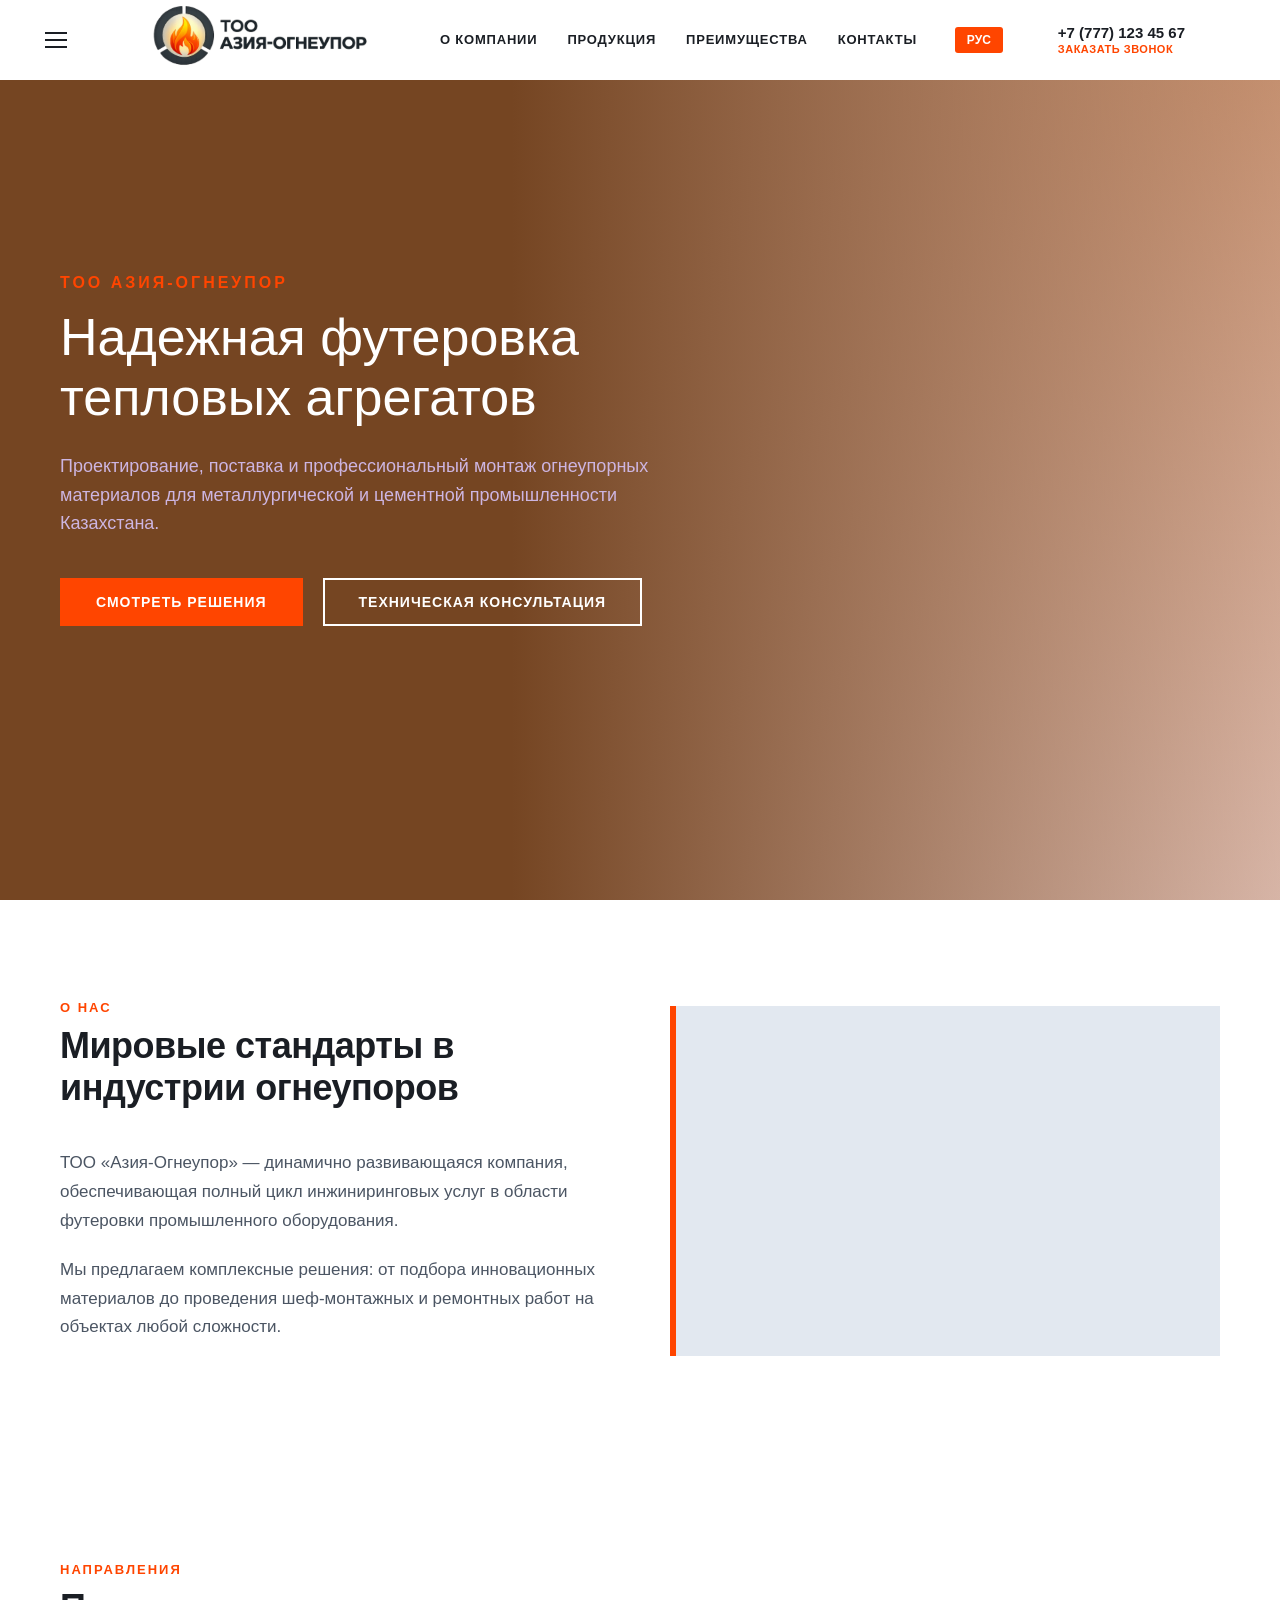
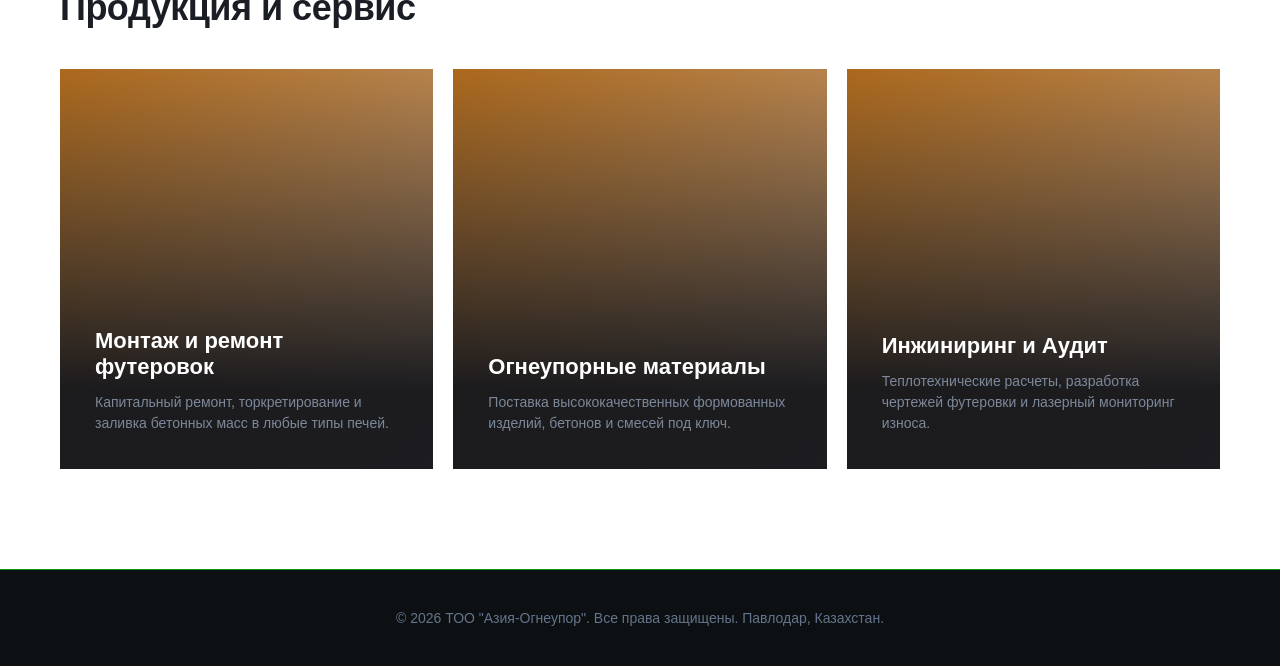
==== index.html @ 1059c2ff "feat: design mobile-friendly header layout" ====
<!DOCTYPE html>
<html lang="ru">

<head>
  <meta charset="UTF-8">
  <meta name="viewport" content="width=device-width, initial-scale=1.0">
  <title>ТОО Азия-Огнеупор | Инновационные огнеупорные решения</title>
  <link rel="stylesheet" href="style.css">
</head>

<body>

  <div class="hero-wrapper">
    <header class="main-header">
      <div class="header-container">
      <div class="header-left">
        <button class="menu-burger-btn" aria-label="Открыть меню">
          <span></span>
          <span></span>
          <span></span>
        </button>
        <a href="#" class="logo=link" aria-label="На главную">
          <img src="logotipfive.png" alt="ТОО Азия-огнеупор" class="logo img">
        </a>
        <nav class="nav-menu">
          <a href="#about">О компании</a>
          <a href="#swrvices">Продукция</a>
          <a href="#advantages">Преимущества</a>
          <a href="#contacts">Контакты</a>
        </nav>
      </div>
      <div class="header-right">
        <div class="lang-switcher">
          <button class="lang-btn active">Рус</button>  
        </div>
        <div class="phone-group">
          <span class="phone-icon"></span>
          <div class="phone-text">
            <a href="tel:+77771234567" class="phone-number">+7 (777) 123 45 67</a>
            <button class="callback-link">Заказать звонок</button>
          </div>
        </div>
        <button class="search-btn" aria-label="Поиск по сайту">
          <span class="search-icon"></span>
        </button>
      </div>
      </div>
    </header>
    <section class="hero-section">
      <div class="hero-content">
        <span class="hero-subtitle">ТОО Азия-Огнеупор</span>
        <h1>Надежная футеровка тепловых агрегатов</h1>
        <p>Проектирование, поставка и профессиональный монтаж огнеупорных материалов для металлургической и цементной
          промышленности Казахстана.</p>
        <div class="hero-buttons">
          <a href="#services" class="btn-primary">Смотреть решения</a>
          <a href="#contacts" class="btn-secondary">Техническая консультация</a>
        </div>
      </div>
    </section>
  </div>
  <main>
    <section id="about" class="about-section">
      <div class="container about-grid">
        <div class="about-text-block">
          <span class="section-badge">О нас</span>
          <h2>Мировые стандарты в индустрии огнеупоров</h2>
          <p>ТОО «Азия-Огнеупор» — динамично развивающаяся компания, обеспечивающая полный цикл инжиниринговых услуг в
            области футеровки промышленного оборудования.</p>
          <p>Мы предлагаем комплексные решения: от подбора инновационных материалов до проведения шеф-монтажных и
            ремонтных работ на объектах любой сложности.</p>
        </div>
        <div class="about-image-block">
          <div class="industrial-stub"></div>
        </div>
      </div>
    </section>
    <section id="services" class="services-section">
      <div class="container">
        <span class="section-badge">Направления</span>
        <h2>Продукция и сервис</h2>
        <div class="premium-grid">
          <div class="premium-card">
            <div class="card-bg-stub"></div>
            <div class="card-overlay">
              <div class="card-info">
                <h3>Монтаж и ремонт футеровок</h3>
                <p>Капитальный ремонт, торкретирование и заливка бетонных масс в любые типы печей.</p>
              </div>
            </div>
          </div>
          <div class="premium-card">
            <div class="card-bg-stub"></div>
            <div class="card-overlay">
              <div class="card-info">
                <h3>Огнеупорные материалы</h3>
                <p>Поставка высококачественных формованных изделий, бетонов и смесей под ключ.</p>
              </div>
            </div>
          </div>
          <div class="premium-card">
            <div class="card-bg-stub"></div>
            <div class="card-overlay">
              <div class="card-info">
                <h3>Инжиниринг и Аудит</h3>
                <p>Теплотехнические расчеты, разработка чертежей футеровки и лазерный мониторинг износа.</p>
              </div>
            </div>
            </div>
            </div>
      </div>
    </section>
  </main>
  <footer class="main-footer">
    <div class="footer-container">
      <p>&copy; 2026 ТОО "Азия-Огнеупор". Все права защищены. Павлодар, Казахстан.</p>
    </div>
  </footer>
</body>

</html>
---- style.css ----
* {
  margin: 0;
  padding: 0;
  box-sizing: border-box;
  font-family: 'Helvetica Neue', Arial, sans-serif;
}

html {
  scroll-behavior: smooth;
}

body {
  background-color: #ffffff;
  color: #1a1e24;
}

.container {
  max-width: 1200px;
  margin: 0 auto;
  padding: 100px 20px;
}

.section-badge {
  color: #ff4500;
  font-size: 13px;
  text-transform: uppercase;
  font-weight: 700;
  letter-spacing: 2px;
  display: block;
  margin-bottom: 10px;
}

section h2 {
  font-size: 36px;
  font-weight: 700;
  letter-spacing: -0.5px;
  margin-bottom: 40px;
}

.hero-wrapper {
    position: relative;
    height: 100vh;
    /* Имитация качественного темного фото-фона */
    background: linear-gradient(to right, rgb(117, 69, 34) 40%, rgba(247, 215, 215, 0.4)), 
                radial-gradient(circle at top right, #a05b23 0%, #dacfcf 100%);
}

.main-header {
    position: absolute;
    top: 0;
    left: 0;
    width: 100%;
    z-index: 1000;
    height: 80px; /* Немного уменьшили общую высоту для аккуратности */
    background-color: #ffffff; 
    backdrop-filter: blur(8px);
    border-bottom: 1px solid rgba(255, 255, 255, 0.08);
}

.header-container {
    max-width: 1400px;
    margin: 0 auto;
    height: 100%;
    padding: 0 40px; /* Увеличили боковые отступы, чтобы шапка "дышала" */
    display: flex;
    justify-content: space-between;
    align-items: center;
}

.header-left {
    display: flex;
    align-items: center; /* Выравнивает бургер и логотип строго по одной горизонтальной оси */
    gap: 24px;           /* Расстояние между бургером и логотипом */
}

/* Бургер */
.menu-burger-btn {
    background: none;
    border: none;
    cursor: pointer;
    display: flex;
    flex-direction: column;
    gap: 5px;
    padding: 5px;
}

.menu-burger-btn span {
    display: block;
    width: 22px;
    height: 2px;
    background-color: #1a1e24;
}

.logo-link {
    display: flex;
    align-items: center;
    text-decoration: none;
    height: 100%;        /* Чтобы ссылка занимала высоту флекс-контейнера */
}

.logo-link:hover {
    transform: translateY(-1px); /* Легкий интерактивный отклик при наведении */
    box-shadow: 0 4px 12px rgba(0, 0, 0, 0.25);
}

.logo-img {
    height: 40px;        /* Задаем аккуратную высоту, как на референсе */
    width: auto;         /* Ширина подстроится автоматически, без искажений пропорций */
    display: block;
    object-fit: contain;
}

.nav-menu {
    display: flex !important;
    gap: 30px; /* Чуть просторнее между пунктами меню */
}

.nav-menu a {
    color: #1a1e24 !important; /* Белый цвет букв, чтобы читался на темном */
    text-decoration: none;
    font-size: 13px;
    font-weight: 700;
    text-transform: uppercase;
    letter-spacing: 0.8px;
    white-space: nowrap; /* Запрещаем перенос слов внутри одной ссылки */
    transition: color 0.3s ease;
}

.nav-menu a:hover {
    color: #ff4500;
}

.header-right {
    display: flex;
    align-items: center;
    gap: 45px; /* 🚨 Увеличили зазор между блоками с 30px до 45px, чтобы текст не слипался */
}

/* Кнопка языка */
.lang-btn {
    background: #ff4500;
    color: #ffffff;
    border: none;
    padding: 6px 12px;
    font-size: 12px;
    font-weight: 700;
    text-transform: uppercase;
    border-radius: 3px;
    cursor: pointer;
}

/* Телефон */
.phone-group {
    display: flex;
    align-items: center;
    gap: 10px;
}

.phone-icon {
    font-size: 16px;
    color: #1a1e24;
}

.phone-text {
    display: flex;
    flex-direction: column;
    align-items: flex-start;
}

.phone-number {
    color: #1a1e24;
    text-decoration: none;
    font-size: 15px;
    font-weight: 700;
    white-space: nowrap;
}

.callback-link {
    background: none;
    border: none;
    color: #ff4500;
    font-size: 11px;
    font-weight: 700;
    text-transform: uppercase;
    letter-spacing: 0.5px;
    padding: 0;
    cursor: pointer;
    margin-top: 2px;
}

/* Поиск */
.search-btn {
    background: none;
    border: none;
    cursor: pointer;
    padding: 5px;
}

.search-icon {
    font-size: 18px;
    color: #1a1e24;
}
.hero-section {
  max-width: 1200px;
  margin: 0 auto;
  height: 100%;
  display: flex;
  align-items: center;
  padding: 0 20px;
}

.hero-content {
  max-width: 650px;
  text-align: left;
}

.hero-subtitle {
  color: #ff4500;
  font-size: 16px;
  font-weight: 700;
  text-transform: uppercase;
  letter-spacing: 3px;
  margin-bottom: 15px;
  display: block;
}

.hero-content h1 {
  color: #ffffff;
  font-size: 52px;
  font-weight: 1.15;
  margin-bottom: 25px;
}

.hero-content p {
  color: #cdb5e1;
  font-size: 18px;
  line-height: 1.6;
  margin-bottom: 40px;
}

.hero-buttons {
  display: flex;
  gap: 20px;
}

.btn-primary {
  background-color: #ff4500;
  color: #ffffff;
  text-decoration: none;
  padding: 16px 36px;
  font-size: 14px;
  font-weight: 700;
  text-transform: uppercase;
  letter-spacing: 1px;
  transition: all 0.3s ease;
}

.btn-primary:hover {
  background-color: #e03d00;
  transform: translateY(-2px);
}

.btn-secondary {
  border: 2px solid #ffffff;
  color: #ffffff;
  text-decoration: none;
  padding: 14px 34px;
  font-size: 14px;
  font-weight: 700;
  text-transform: uppercase;
  letter-spacing: 1px;
  transition: all 0.3s ease;
}

.btn-secondary:hover {
  background-color: #ffffff;
  color: #11141a;
  transform: translateY(-2px);
}

.about-grid {
  display: flex;
  gap: 60px;
  align-items: center;
}

.about-text-block {
  flex: 1;
}

.about-text-block p {
  font-size: 17px;
  line-height: 1.7;
  color: #4b5563;
  margin-bottom: 20px;
}

.about-image-block {
  flex: 1;
  height: 350px;
}

.industrial-stub {
  width: 100%;
  height: 100%;
  background: #e2e8f0;
  border-left: 6px solid #ff4500;
}

.premium-grid {
  display: grid;
  grid-template-columns: repeat(3, 1fr);
  gap: 20px;
}

.premium-card {
  position: relative;
  height: 400px;
  overflow: hidden;
  cursor: pointer;
  background-color: #1a1e24;
}

/* Заглушка под будущую картинку */
.card-bg-stub {
  width: 100%;
  height: 100%;
  background: linear-gradient(135deg, #d37e1d 0%, #eec197 100%);
  transition: transform 0.6s cubic-bezier(0.25, 1, 0.5, 1);
}

/* При наведении имитируем зум картинки */
.premium-card:hover .card-bg-stub {
  transform: scale(1.08);
}

.card-overlay {
  position: absolute;
  top: 0;
  left: 0;
  width: 100%;
  height: 100%;
  background: linear-gradient(to top, rgba(17, 20, 26, 0.95) 20%, rgba(17, 20, 26, 0.2));
  display: flex;
  align-items: flex-end;
  padding: 35px;
  border-bottom: 0px solid #ff4500;
  transition: all 0.3s ease;
}

.premium-card:hover .card-overlay {
  border-bottom: 6px solid #ff4500;
}

.card-info h3 {
  color: #ffffff;
  font-size: 22px;
  margin-bottom: 12px;
  font-weight: 600;
}

.card-info p {
  color: #94a3b8;
  font-size: 14px;
  line-height: 1.5;
  opacity: 0.8;
  transition: opacity 0.3s ease;
}

.premium-card:hover .card-info p {
  opacity: 1;
  color: #ffffff;
}

.main-footer {
  background-color: #0d1013;
  padding: 40px 20px;
  text-align: center;
  color: #64748b;
  font-size: 14px;
  border-top: 1px solid #1e29;
}
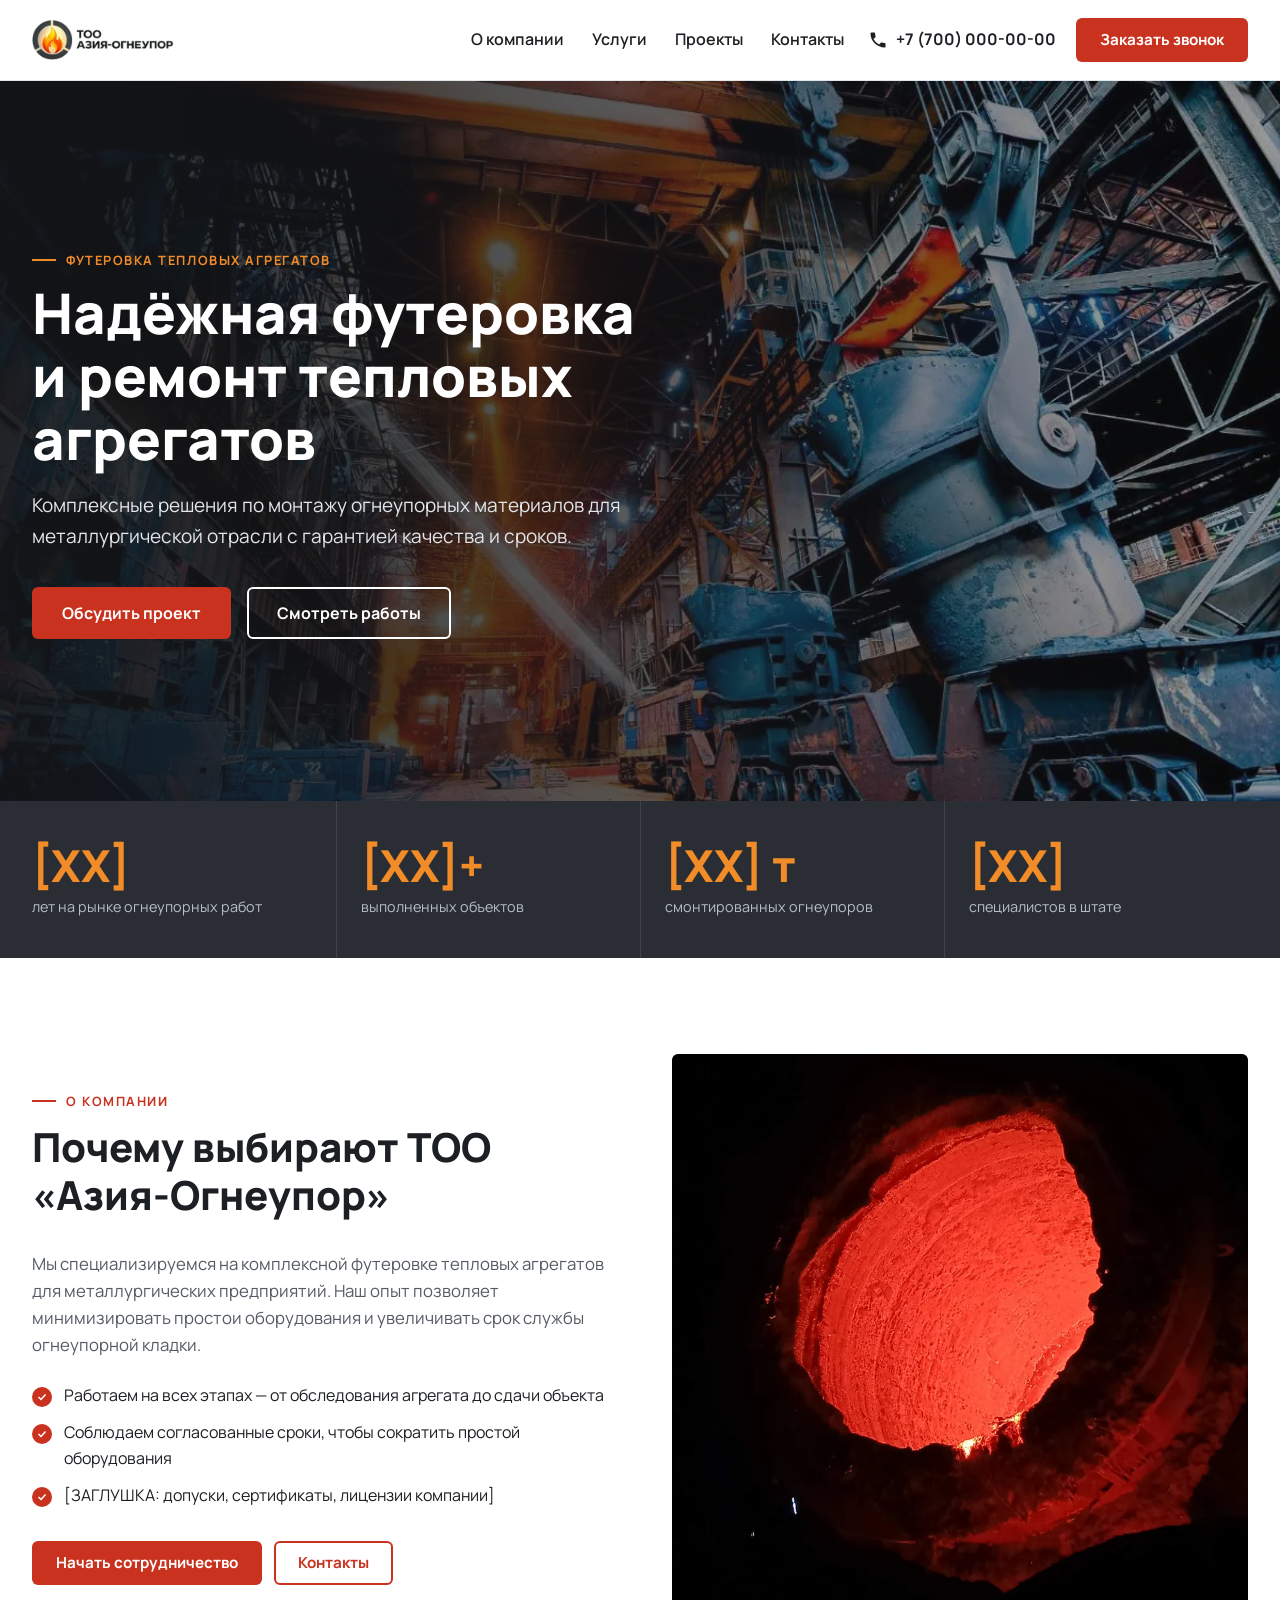
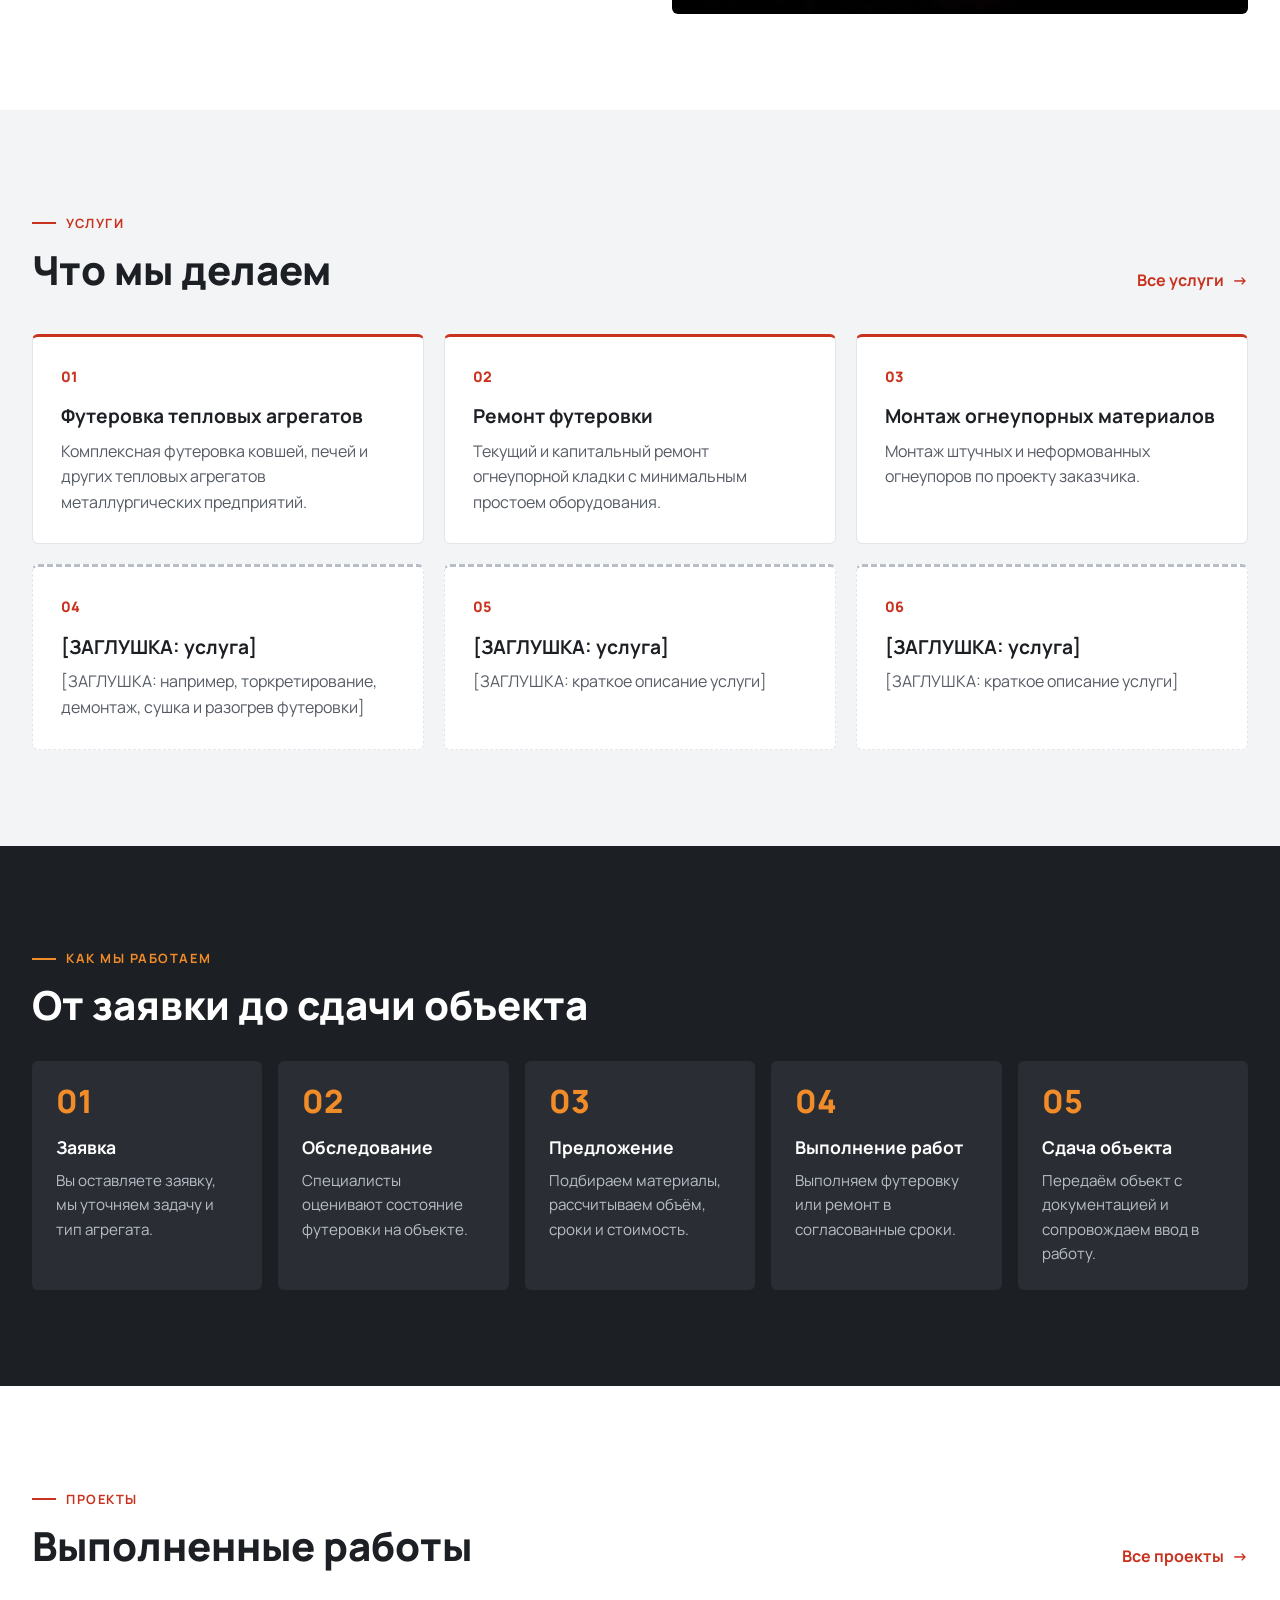
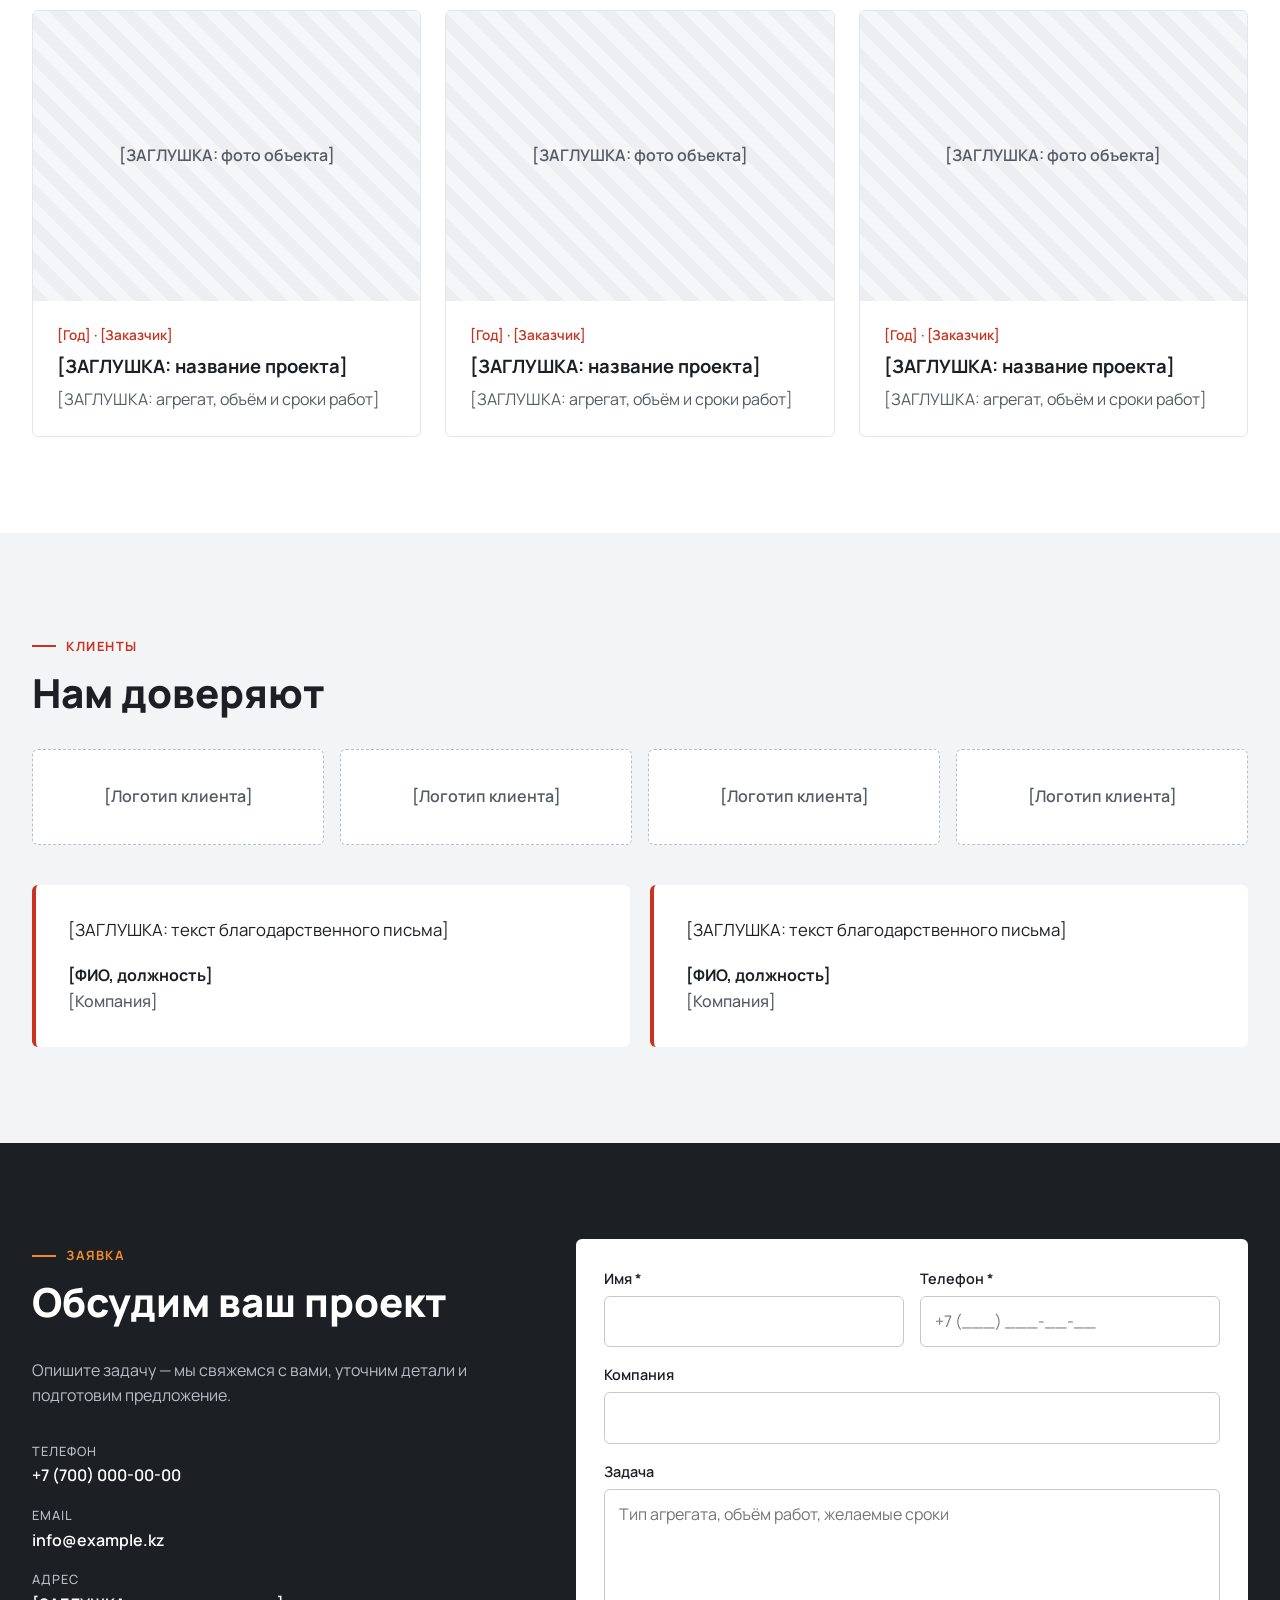
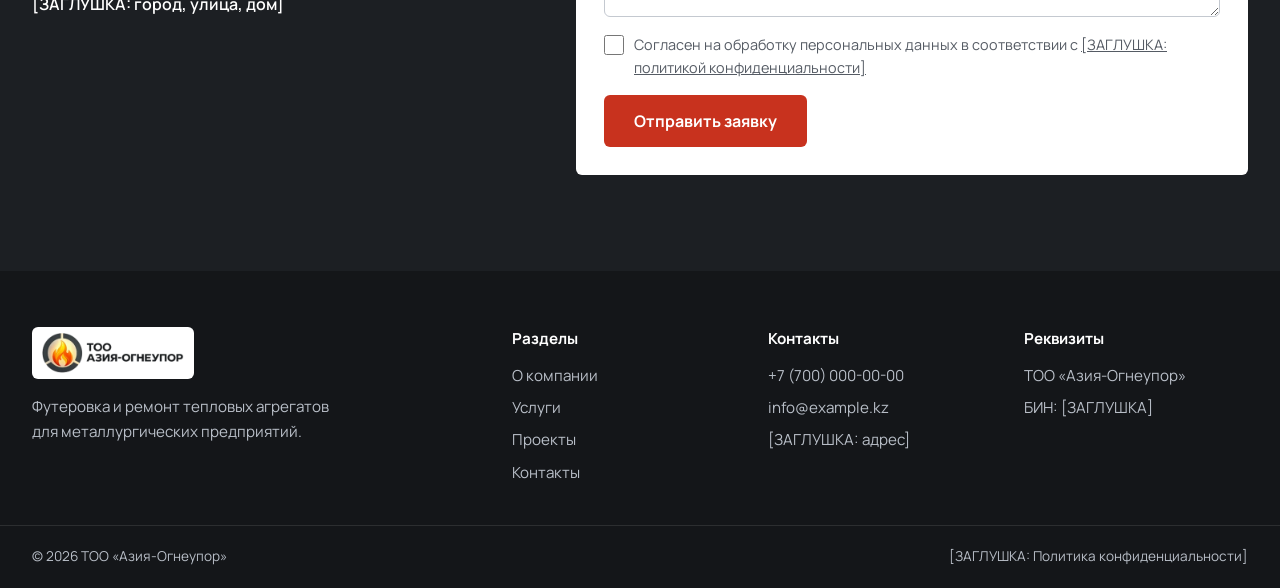
==== commit aaee4333: "feat: новая главная страница-лендинг - Блоки: первый экран, цифры, о компании, услуги, этапы работы," ====
--- a/index.html
+++ b/index.html
@@ -4,118 +4,405 @@
 <head>
   <meta charset="UTF-8">
   <meta name="viewport" content="width=device-width, initial-scale=1.0">
-  <title>ТОО Азия-Огнеупор | Инновационные огнеупорные решения</title>
+  <title>ТОО «Азия-Огнеупор» — футеровка и ремонт тепловых агрегатов</title>
+  <meta name="description"
+    content="Футеровка, ремонт и монтаж огнеупорных материалов для металлургических предприятий Казахстана. ТОО «Азия-Огнеупор» — комплексные решения с гарантией качества и сроков.">
+  <!-- [ЗАГЛУШКА: заменить https://example.kz на настоящий домен] -->
+  <link rel="canonical" href="https://example.kz/">
+  <meta property="og:type" content="website">
+  <meta property="og:locale" content="ru_RU">
+  <meta property="og:site_name" content="ТОО «Азия-Огнеупор»">
+  <meta property="og:title" content="ТОО «Азия-Огнеупор» — футеровка и ремонт тепловых агрегатов">
+  <meta property="og:description"
+    content="Комплексные решения по монтажу огнеупорных материалов для металлургической отрасли.">
+  <meta property="og:url" content="https://example.kz/">
+  <meta property="og:image" content="https://example.kz/images/og-image.jpg">
+  <meta name="theme-color" content="#1c1f23">
+  <link rel="icon" type="image/png" href="images/favicon.png">
+  <link rel="preconnect" href="https://fonts.googleapis.com">
+  <link rel="preconnect" href="https://fonts.gstatic.com" crossorigin>
+  <link href="https://fonts.googleapis.com/css2?family=Manrope:wght@400;500;600;700;800&display=swap"
+    rel="stylesheet">
+  <link rel="preload" as="image" href="images/hero-bg.webp" type="image/webp">
   <link rel="stylesheet" href="style.css">
+  <script src="script.js" defer></script>
 </head>
 
 <body>
-
-  <div class="hero-wrapper">
-    <header class="main-header">
-      <div class="header-container">
-      <div class="header-left">
-        <button class="menu-burger-btn" aria-label="Открыть меню">
-          <span></span>
-          <span></span>
-          <span></span>
+  <a class="skip-link" href="#main">Перейти к содержимому</a>
+
+  <header class="header" id="header">
+    <div class="container header__inner">
+      <a href="index.html" class="logo" aria-label="ТОО «Азия-Огнеупор» — на главную">
+        <img src="images/logo.webp" alt="" class="logo__img" width="177" height="50">
+      </a>
+
+      <nav class="nav" id="nav" aria-label="Основное меню">
+        <ul class="nav__list">
+          <li><a href="#about" class="nav__link">О компании</a></li>
+          <li><a href="services.html" class="nav__link">Услуги</a></li>
+          <li><a href="projects.html" class="nav__link">Проекты</a></li>
+          <li><a href="contacts.html" class="nav__link">Контакты</a></li>
+        </ul>
+        <div class="nav__mobile-contacts">
+          <!-- [ЗАГЛУШКА: настоящий номер телефона] -->
+          <a href="tel:+77000000000" class="nav__phone">+7 (700) 000-00-00</a>
+          <button type="button" class="btn btn--primary" data-modal-open="callback">Заказать звонок</button>
+        </div>
+      </nav>
+
+      <div class="header__actions">
+        <!-- [ЗАГЛУШКА: настоящий номер телефона] -->
+        <a href="tel:+77000000000" class="header__phone">
+          <svg class="icon" width="20" height="20" viewBox="0 0 24 24" aria-hidden="true">
+            <path fill="currentColor"
+              d="M6.6 10.8a15.2 15.2 0 0 0 6.6 6.6l2.2-2.2a1 1 0 0 1 1-.25 11.4 11.4 0 0 0 3.6.57 1 1 0 0 1 1 1V20a1 1 0 0 1-1 1A17 17 0 0 1 3 4a1 1 0 0 1 1-1h3.5a1 1 0 0 1 1 1c0 1.25.2 2.45.57 3.57a1 1 0 0 1-.25 1z" />
+          </svg>
+          <span>+7 (700) 000-00-00</span>
+        </a>
+        <button type="button" class="btn btn--primary header__btn" data-modal-open="callback">Заказать звонок</button>
+        <button type="button" class="burger" id="burger" aria-label="Открыть меню" aria-expanded="false"
+          aria-controls="nav">
+          <span class="burger__line"></span>
         </button>
-        <a href="#" class="logo=link" aria-label="На главную">
-          <img src="logotipfive.png" alt="ТОО Азия-огнеупор" class="logo img">
-        </a>
-        <nav class="nav-menu">
-          <a href="#about">О компании</a>
-          <a href="#swrvices">Продукция</a>
-          <a href="#advantages">Преимущества</a>
-          <a href="#contacts">Контакты</a>
-        </nav>
-      </div>
-      <div class="header-right">
-        <div class="lang-switcher">
-          <button class="lang-btn active">Рус</button>  
-        </div>
-        <div class="phone-group">
-          <span class="phone-icon"></span>
-          <div class="phone-text">
-            <a href="tel:+77771234567" class="phone-number">+7 (777) 123 45 67</a>
-            <button class="callback-link">Заказать звонок</button>
+      </div>
+    </div>
+  </header>
+
+  <main id="main">
+    <!-- Первый экран -->
+    <section class="hero">
+      <picture class="hero__bg">
+        <source srcset="images/hero-bg.webp" type="image/webp">
+        <img src="images/hero-bg.jpg" alt="" width="1200" height="675" fetchpriority="high">
+      </picture>
+      <div class="container hero__inner">
+        <p class="eyebrow eyebrow--light">Футеровка тепловых агрегатов</p>
+        <h1 class="hero__title">Надёжная футеровка и&nbsp;ремонт тепловых агрегатов</h1>
+        <p class="hero__subtitle">
+          Комплексные решения по монтажу огнеупорных материалов для металлургической отрасли с гарантией качества
+          и&nbsp;сроков.
+        </p>
+        <div class="hero__buttons">
+          <a href="#request" class="btn btn--primary btn--lg">Обсудить проект</a>
+          <a href="projects.html" class="btn btn--ghost btn--lg">Смотреть работы</a>
+        </div>
+      </div>
+    </section>
+
+    <!-- Цифры -->
+    <section class="facts" aria-label="Компания в цифрах">
+      <div class="container facts__grid">
+        <!-- [ЗАГЛУШКА: реальные цифры компании] -->
+        <div class="fact">
+          <p class="fact__value">[XX]</p>
+          <p class="fact__label">лет на рынке огнеупорных работ</p>
+        </div>
+        <div class="fact">
+          <p class="fact__value">[XX]+</p>
+          <p class="fact__label">выполненных объектов</p>
+        </div>
+        <div class="fact">
+          <p class="fact__value">[XX]&nbsp;т</p>
+          <p class="fact__label">смонтированных огнеупоров</p>
+        </div>
+        <div class="fact">
+          <p class="fact__value">[XX]</p>
+          <p class="fact__label">специалистов в штате</p>
+        </div>
+      </div>
+    </section>
+
+    <!-- О компании -->
+    <section class="section about" id="about">
+      <div class="container about__inner">
+        <div class="about__content">
+          <p class="eyebrow">О компании</p>
+          <h2 class="section__title">Почему выбирают ТОО «Азия-Огнеупор»</h2>
+          <p class="about__text">
+            Мы специализируемся на комплексной футеровке тепловых агрегатов для металлургических предприятий.
+            Наш опыт позволяет минимизировать простои оборудования и увеличивать срок службы огнеупорной кладки.
+          </p>
+          <ul class="checklist">
+            <li>Работаем на всех этапах — от обследования агрегата до сдачи объекта</li>
+            <li>Соблюдаем согласованные сроки, чтобы сократить простой оборудования</li>
+            <li>[ЗАГЛУШКА: допуски, сертификаты, лицензии компании]</li>
+          </ul>
+          <div class="about__buttons">
+            <a href="#request" class="btn btn--primary">Начать сотрудничество</a>
+            <a href="contacts.html" class="btn btn--outline">Контакты</a>
           </div>
         </div>
-        <button class="search-btn" aria-label="Поиск по сайту">
-          <span class="search-icon"></span>
-        </button>
-      </div>
-      </div>
-    </header>
-    <section class="hero-section">
-      <div class="hero-content">
-        <span class="hero-subtitle">ТОО Азия-Огнеупор</span>
-        <h1>Надежная футеровка тепловых агрегатов</h1>
-        <p>Проектирование, поставка и профессиональный монтаж огнеупорных материалов для металлургической и цементной
-          промышленности Казахстана.</p>
-        <div class="hero-buttons">
-          <a href="#services" class="btn-primary">Смотреть решения</a>
-          <a href="#contacts" class="btn-secondary">Техническая консультация</a>
-        </div>
-      </div>
-    </section>
-  </div>
-  <main>
-    <section id="about" class="about-section">
-      <div class="container about-grid">
-        <div class="about-text-block">
-          <span class="section-badge">О нас</span>
-          <h2>Мировые стандарты в индустрии огнеупоров</h2>
-          <p>ТОО «Азия-Огнеупор» — динамично развивающаяся компания, обеспечивающая полный цикл инжиниринговых услуг в
-            области футеровки промышленного оборудования.</p>
-          <p>Мы предлагаем комплексные решения: от подбора инновационных материалов до проведения шеф-монтажных и
-            ремонтных работ на объектах любой сложности.</p>
-        </div>
-        <div class="about-image-block">
-          <div class="industrial-stub"></div>
-        </div>
-      </div>
-    </section>
-    <section id="services" class="services-section">
+        <div class="about__media">
+          <picture>
+            <source srcset="images/about-image.webp" type="image/webp">
+            <img src="images/about-image-opt.jpg" alt="Сталеплавильный ковш с раскалённой футеровкой" width="900"
+              height="1200" loading="lazy" decoding="async">
+          </picture>
+        </div>
+      </div>
+    </section>
+
+    <!-- Услуги -->
+    <section class="section section--gray" id="services">
       <div class="container">
-        <span class="section-badge">Направления</span>
-        <h2>Продукция и сервис</h2>
-        <div class="premium-grid">
-          <div class="premium-card">
-            <div class="card-bg-stub"></div>
-            <div class="card-overlay">
-              <div class="card-info">
-                <h3>Монтаж и ремонт футеровок</h3>
-                <p>Капитальный ремонт, торкретирование и заливка бетонных масс в любые типы печей.</p>
-              </div>
+        <div class="section__head">
+          <div>
+            <p class="eyebrow">Услуги</p>
+            <h2 class="section__title">Что мы делаем</h2>
+          </div>
+          <a href="services.html" class="link-arrow">Все услуги</a>
+        </div>
+        <ul class="cards">
+          <li class="card">
+            <div class="card__icon" aria-hidden="true">01</div>
+            <h3 class="card__title">Футеровка тепловых агрегатов</h3>
+            <p class="card__text">Комплексная футеровка ковшей, печей и других тепловых агрегатов металлургических
+              предприятий.</p>
+          </li>
+          <li class="card">
+            <div class="card__icon" aria-hidden="true">02</div>
+            <h3 class="card__title">Ремонт футеровки</h3>
+            <p class="card__text">Текущий и капитальный ремонт огнеупорной кладки с минимальным простоем
+              оборудования.</p>
+          </li>
+          <li class="card">
+            <div class="card__icon" aria-hidden="true">03</div>
+            <h3 class="card__title">Монтаж огнеупорных материалов</h3>
+            <p class="card__text">Монтаж штучных и неформованных огнеупоров по проекту заказчика.</p>
+          </li>
+          <li class="card card--placeholder">
+            <div class="card__icon" aria-hidden="true">04</div>
+            <h3 class="card__title">[ЗАГЛУШКА: услуга]</h3>
+            <p class="card__text">[ЗАГЛУШКА: например, торкретирование, демонтаж, сушка и разогрев футеровки]</p>
+          </li>
+          <li class="card card--placeholder">
+            <div class="card__icon" aria-hidden="true">05</div>
+            <h3 class="card__title">[ЗАГЛУШКА: услуга]</h3>
+            <p class="card__text">[ЗАГЛУШКА: краткое описание услуги]</p>
+          </li>
+          <li class="card card--placeholder">
+            <div class="card__icon" aria-hidden="true">06</div>
+            <h3 class="card__title">[ЗАГЛУШКА: услуга]</h3>
+            <p class="card__text">[ЗАГЛУШКА: краткое описание услуги]</p>
+          </li>
+        </ul>
+      </div>
+    </section>
+
+    <!-- Этапы работы -->
+    <section class="section section--dark">
+      <div class="container">
+        <p class="eyebrow eyebrow--light">Как мы работаем</p>
+        <h2 class="section__title">От заявки до сдачи объекта</h2>
+        <!-- [ЗАГЛУШКА: проверить и уточнить этапы под реальный процесс компании] -->
+        <ol class="steps">
+          <li class="step">
+            <h3 class="step__title">Заявка</h3>
+            <p class="step__text">Вы оставляете заявку, мы уточняем задачу и тип агрегата.</p>
+          </li>
+          <li class="step">
+            <h3 class="step__title">Обследование</h3>
+            <p class="step__text">Специалисты оценивают состояние футеровки на объекте.</p>
+          </li>
+          <li class="step">
+            <h3 class="step__title">Предложение</h3>
+            <p class="step__text">Подбираем материалы, рассчитываем объём, сроки и стоимость.</p>
+          </li>
+          <li class="step">
+            <h3 class="step__title">Выполнение работ</h3>
+            <p class="step__text">Выполняем футеровку или ремонт в согласованные сроки.</p>
+          </li>
+          <li class="step">
+            <h3 class="step__title">Сдача объекта</h3>
+            <p class="step__text">Передаём объект с документацией и сопровождаем ввод в работу.</p>
+          </li>
+        </ol>
+      </div>
+    </section>
+
+    <!-- Проекты -->
+    <section class="section" id="projects">
+      <div class="container">
+        <div class="section__head">
+          <div>
+            <p class="eyebrow">Проекты</p>
+            <h2 class="section__title">Выполненные работы</h2>
+          </div>
+          <a href="projects.html" class="link-arrow">Все проекты</a>
+        </div>
+        <!-- [ЗАГЛУШКА: реальные проекты — фото, агрегат, заказчик, год] -->
+        <ul class="projects">
+          <li class="project">
+            <div class="project__media project__media--placeholder">[ЗАГЛУШКА: фото объекта]</div>
+            <div class="project__body">
+              <p class="project__meta">[Год] · [Заказчик]</p>
+              <h3 class="project__title">[ЗАГЛУШКА: название проекта]</h3>
+              <p class="project__text">[ЗАГЛУШКА: агрегат, объём и сроки работ]</p>
             </div>
+          </li>
+          <li class="project">
+            <div class="project__media project__media--placeholder">[ЗАГЛУШКА: фото объекта]</div>
+            <div class="project__body">
+              <p class="project__meta">[Год] · [Заказчик]</p>
+              <h3 class="project__title">[ЗАГЛУШКА: название проекта]</h3>
+              <p class="project__text">[ЗАГЛУШКА: агрегат, объём и сроки работ]</p>
+            </div>
+          </li>
+          <li class="project">
+            <div class="project__media project__media--placeholder">[ЗАГЛУШКА: фото объекта]</div>
+            <div class="project__body">
+              <p class="project__meta">[Год] · [Заказчик]</p>
+              <h3 class="project__title">[ЗАГЛУШКА: название проекта]</h3>
+              <p class="project__text">[ЗАГЛУШКА: агрегат, объём и сроки работ]</p>
+            </div>
+          </li>
+        </ul>
+      </div>
+    </section>
+
+    <!-- Клиенты и отзывы -->
+    <section class="section section--gray">
+      <div class="container">
+        <p class="eyebrow">Клиенты</p>
+        <h2 class="section__title">Нам доверяют</h2>
+        <!-- [ЗАГЛУШКА: логотипы клиентов] -->
+        <ul class="clients">
+          <li class="clients__item">[Логотип клиента]</li>
+          <li class="clients__item">[Логотип клиента]</li>
+          <li class="clients__item">[Логотип клиента]</li>
+          <li class="clients__item">[Логотип клиента]</li>
+        </ul>
+        <!-- [ЗАГЛУШКА: благодарственные письма клиентов] -->
+        <div class="reviews">
+          <blockquote class="review">
+            <p class="review__text">[ЗАГЛУШКА: текст благодарственного письма]</p>
+            <footer class="review__author">[ФИО, должность]<br><span>[Компания]</span></footer>
+          </blockquote>
+          <blockquote class="review">
+            <p class="review__text">[ЗАГЛУШКА: текст благодарственного письма]</p>
+            <footer class="review__author">[ФИО, должность]<br><span>[Компания]</span></footer>
+          </blockquote>
+        </div>
+      </div>
+    </section>
+
+    <!-- Заявка -->
+    <section class="section request" id="request">
+      <div class="container request__inner">
+        <div class="request__info">
+          <p class="eyebrow eyebrow--light">Заявка</p>
+          <h2 class="section__title">Обсудим ваш проект</h2>
+          <p class="request__text">Опишите задачу — мы свяжемся с вами, уточним детали и подготовим предложение.</p>
+          <ul class="contact-list">
+            <!-- [ЗАГЛУШКА: настоящие контакты] -->
+            <li><span>Телефон</span><a href="tel:+77000000000">+7 (700) 000-00-00</a></li>
+            <li><span>Email</span><a href="mailto:info@example.kz">info@example.kz</a></li>
+            <li><span>Адрес</span>[ЗАГЛУШКА: город, улица, дом]</li>
+          </ul>
+        </div>
+
+        <form class="form" data-form novalidate>
+          <div class="form__row">
+            <label class="field">
+              <span class="field__label">Имя *</span>
+              <input class="field__input" type="text" name="name" autocomplete="name" required maxlength="100">
+              <span class="field__error" aria-live="polite"></span>
+            </label>
+            <label class="field">
+              <span class="field__label">Телефон *</span>
+              <input class="field__input" type="tel" name="phone" autocomplete="tel" required
+                placeholder="+7 (___) ___-__-__" maxlength="20">
+              <span class="field__error" aria-live="polite"></span>
+            </label>
           </div>
-          <div class="premium-card">
-            <div class="card-bg-stub"></div>
-            <div class="card-overlay">
-              <div class="card-info">
-                <h3>Огнеупорные материалы</h3>
-                <p>Поставка высококачественных формованных изделий, бетонов и смесей под ключ.</p>
-              </div>
-            </div>
-          </div>
-          <div class="premium-card">
-            <div class="card-bg-stub"></div>
-            <div class="card-overlay">
-              <div class="card-info">
-                <h3>Инжиниринг и Аудит</h3>
-                <p>Теплотехнические расчеты, разработка чертежей футеровки и лазерный мониторинг износа.</p>
-              </div>
-            </div>
-            </div>
-            </div>
+          <label class="field">
+            <span class="field__label">Компания</span>
+            <input class="field__input" type="text" name="company" autocomplete="organization" maxlength="150">
+          </label>
+          <label class="field">
+            <span class="field__label">Задача</span>
+            <textarea class="field__input" name="message" rows="4" maxlength="2000"
+              placeholder="Тип агрегата, объём работ, желаемые сроки"></textarea>
+          </label>
+          <label class="checkbox">
+            <input type="checkbox" name="consent" required>
+            <span>Согласен на обработку персональных данных в соответствии с
+              <a href="#">[ЗАГЛУШКА: политикой конфиденциальности]</a></span>
+          </label>
+          <span class="field__error" data-consent-error aria-live="polite"></span>
+          <button type="submit" class="btn btn--primary btn--lg form__submit">Отправить заявку</button>
+          <p class="form__status" role="status"></p>
+        </form>
       </div>
     </section>
   </main>
-  <footer class="main-footer">
-    <div class="footer-container">
-      <p>&copy; 2026 ТОО "Азия-Огнеупор". Все права защищены. Павлодар, Казахстан.</p>
+
+  <footer class="footer">
+    <div class="container footer__inner">
+      <div class="footer__col footer__brand">
+        <img src="images/logo.webp" alt="ТОО «Азия-Огнеупор»" class="footer__logo" width="177" height="50"
+          loading="lazy">
+        <p>Футеровка и ремонт тепловых агрегатов для металлургических предприятий.</p>
+      </div>
+      <nav class="footer__col" aria-label="Меню в подвале">
+        <p class="footer__title">Разделы</p>
+        <ul class="footer__list">
+          <li><a href="#about">О компании</a></li>
+          <li><a href="services.html">Услуги</a></li>
+          <li><a href="projects.html">Проекты</a></li>
+          <li><a href="contacts.html">Контакты</a></li>
+        </ul>
+      </nav>
+      <div class="footer__col">
+        <p class="footer__title">Контакты</p>
+        <!-- [ЗАГЛУШКА: настоящие контакты] -->
+        <ul class="footer__list">
+          <li><a href="tel:+77000000000">+7 (700) 000-00-00</a></li>
+          <li><a href="mailto:info@example.kz">info@example.kz</a></li>
+          <li>[ЗАГЛУШКА: адрес]</li>
+        </ul>
+      </div>
+      <div class="footer__col">
+        <p class="footer__title">Реквизиты</p>
+        <ul class="footer__list">
+          <li>ТОО «Азия-Огнеупор»</li>
+          <li>БИН: [ЗАГЛУШКА]</li>
+        </ul>
+      </div>
+    </div>
+    <div class="container footer__bottom">
+      <p>© <span data-year>2026</span> ТОО «Азия-Огнеупор»</p>
+      <a href="#">[ЗАГЛУШКА: Политика конфиденциальности]</a>
     </div>
   </footer>
+
+  <!-- Окно «Заказать звонок» -->
+  <dialog class="modal" id="callback" aria-labelledby="callback-title">
+    <button type="button" class="modal__close" data-modal-close aria-label="Закрыть">&times;</button>
+    <h2 class="modal__title" id="callback-title">Заказать звонок</h2>
+    <p class="modal__text">Оставьте номер — перезвоним в рабочее время.</p>
+    <form class="form" data-form novalidate>
+      <label class="field">
+        <span class="field__label">Имя *</span>
+        <input class="field__input" type="text" name="name" autocomplete="name" required maxlength="100">
+        <span class="field__error" aria-live="polite"></span>
+      </label>
+      <label class="field">
+        <span class="field__label">Телефон *</span>
+        <input class="field__input" type="tel" name="phone" autocomplete="tel" required
+          placeholder="+7 (___) ___-__-__" maxlength="20">
+        <span class="field__error" aria-live="polite"></span>
+      </label>
+      <label class="checkbox">
+        <input type="checkbox" name="consent" required>
+        <span>Согласен на обработку персональных данных</span>
+      </label>
+      <span class="field__error" data-consent-error aria-live="polite"></span>
+      <button type="submit" class="btn btn--primary btn--lg form__submit">Жду звонка</button>
+      <p class="form__status" role="status"></p>
+    </form>
+  </dialog>
 </body>
 
-</html>+</html>
--- a/style.css
+++ b/style.css
@@ -1,382 +1,1097 @@
-* {
+/* ===== Дизайн-токены ===== */
+:root {
+  --color-accent: #c8321e;
+  --color-accent-hover: #a8271a;
+  --color-flame: #f28c28;
+  --color-dark: #1c1f23;
+  --color-dark-2: #2a2e34;
+  --color-text: #1c1f23;
+  --color-muted: #555b64;
+  --color-muted-light: #b8bec7;
+  --color-gray: #f3f4f6;
+  --color-border: #e2e5ea;
+  --color-white: #ffffff;
+  --color-error: #b42318;
+  --color-success: #1e7a3c;
+
+  --font-main: 'Manrope', 'Segoe UI', Arial, sans-serif;
+
+  --container: 1240px;
+  --gutter: 16px;
+  --radius: 6px;
+  --header-h: 68px;
+  --section-pad: 64px;
+  --shadow: 0 8px 24px rgba(28, 31, 35, 0.08);
+  --transition: 0.2s ease;
+}
+
+@media (min-width: 768px) {
+  :root {
+    --gutter: 32px;
+    --header-h: 80px;
+    --section-pad: 96px;
+  }
+}
+
+/* ===== База ===== */
+*,
+*::before,
+*::after {
   margin: 0;
   padding: 0;
   box-sizing: border-box;
-  font-family: 'Helvetica Neue', Arial, sans-serif;
 }
 
 html {
   scroll-behavior: smooth;
+  scroll-padding-top: var(--header-h);
 }
 
 body {
-  background-color: #ffffff;
-  color: #1a1e24;
+  font-family: var(--font-main);
+  font-size: 1rem;
+  line-height: 1.6;
+  color: var(--color-text);
+  background-color: var(--color-white);
+  -webkit-font-smoothing: antialiased;
+}
+
+body.is-locked {
+  overflow: hidden;
+}
+
+img {
+  display: block;
+  max-width: 100%;
+  height: auto;
+}
+
+a {
+  color: inherit;
+  text-decoration: none;
+}
+
+ul,
+ol {
+  list-style: none;
+}
+
+button,
+input,
+textarea {
+  font: inherit;
+  color: inherit;
+}
+
+:focus-visible {
+  outline: 3px solid var(--color-flame);
+  outline-offset: 2px;
 }
 
 .container {
-  max-width: 1200px;
+  width: 100%;
+  max-width: calc(var(--container) + var(--gutter) * 2);
   margin: 0 auto;
-  padding: 100px 20px;
-}
-
-.section-badge {
-  color: #ff4500;
-  font-size: 13px;
-  text-transform: uppercase;
+  padding: 0 var(--gutter);
+}
+
+.skip-link {
+  position: absolute;
+  left: var(--gutter);
+  top: -100px;
+  z-index: 200;
+  padding: 10px 16px;
+  background: var(--color-dark);
+  color: var(--color-white);
+  border-radius: var(--radius);
+}
+
+.skip-link:focus {
+  top: 8px;
+}
+
+.icon {
+  flex-shrink: 0;
+}
+
+/* ===== Кнопки ===== */
+.btn {
+  display: inline-flex;
+  align-items: center;
+  justify-content: center;
+  gap: 8px;
+  min-height: 44px;
+  padding: 10px 22px;
+  border: 2px solid transparent;
+  border-radius: var(--radius);
+  font-size: 0.95rem;
   font-weight: 700;
-  letter-spacing: 2px;
-  display: block;
-  margin-bottom: 10px;
-}
-
-section h2 {
-  font-size: 36px;
+  line-height: 1.2;
+  text-align: center;
+  cursor: pointer;
+  transition: background-color var(--transition), color var(--transition), border-color var(--transition);
+}
+
+.btn:active {
+  transform: translateY(1px);
+}
+
+.btn--lg {
+  min-height: 52px;
+  padding: 14px 28px;
+  font-size: 1rem;
+}
+
+.btn--primary {
+  background-color: var(--color-accent);
+  color: var(--color-white);
+}
+
+.btn--primary:hover {
+  background-color: var(--color-accent-hover);
+}
+
+.btn--outline {
+  border-color: var(--color-accent);
+  color: var(--color-accent);
+}
+
+.btn--outline:hover {
+  background-color: var(--color-accent);
+  color: var(--color-white);
+}
+
+.btn--ghost {
+  border-color: var(--color-white);
+  color: var(--color-white);
+}
+
+.btn--ghost:hover {
+  background-color: var(--color-white);
+  color: var(--color-dark);
+}
+
+.link-arrow {
+  display: inline-flex;
+  align-items: center;
+  gap: 8px;
   font-weight: 700;
-  letter-spacing: -0.5px;
-  margin-bottom: 40px;
-}
-
-.hero-wrapper {
-    position: relative;
-    height: 100vh;
-    /* Имитация качественного темного фото-фона */
-    background: linear-gradient(to right, rgb(117, 69, 34) 40%, rgba(247, 215, 215, 0.4)), 
-                radial-gradient(circle at top right, #a05b23 0%, #dacfcf 100%);
-}
-
-.main-header {
-    position: absolute;
-    top: 0;
+  color: var(--color-accent);
+}
+
+.link-arrow::after {
+  content: '→';
+  transition: transform var(--transition);
+}
+
+.link-arrow:hover::after {
+  transform: translateX(4px);
+}
+
+/* ===== Шапка ===== */
+.header {
+  position: sticky;
+  top: 0;
+  z-index: 100;
+  background-color: var(--color-white);
+  border-bottom: 1px solid var(--color-border);
+}
+
+.header__inner {
+  display: flex;
+  align-items: center;
+  gap: 24px;
+  height: var(--header-h);
+}
+
+.logo {
+  flex-shrink: 0;
+}
+
+.logo__img {
+  height: 40px;
+  width: auto;
+}
+
+.nav {
+  margin-left: auto;
+}
+
+.nav__list {
+  display: flex;
+  gap: 28px;
+}
+
+.nav__link {
+  font-weight: 600;
+  transition: color var(--transition);
+}
+
+.nav__link:hover {
+  color: var(--color-accent);
+}
+
+.nav__mobile-contacts {
+  display: none;
+}
+
+.header__actions {
+  display: flex;
+  align-items: center;
+  gap: 20px;
+}
+
+.header__phone {
+  display: flex;
+  align-items: center;
+  gap: 8px;
+  font-weight: 700;
+  white-space: nowrap;
+  transition: color var(--transition);
+}
+
+.header__phone:hover {
+  color: var(--color-accent);
+}
+
+.burger {
+  display: none;
+  position: relative;
+  width: 44px;
+  height: 44px;
+  background: none;
+  border: none;
+  cursor: pointer;
+}
+
+.burger__line,
+.burger__line::before,
+.burger__line::after {
+  position: absolute;
+  left: 10px;
+  width: 24px;
+  height: 2px;
+  background-color: var(--color-dark);
+  transition: transform var(--transition), background-color var(--transition);
+}
+
+.burger__line {
+  top: 21px;
+}
+
+.burger__line::before,
+.burger__line::after {
+  content: '';
+  left: 0;
+}
+
+.burger__line::before {
+  top: -7px;
+}
+
+.burger__line::after {
+  top: 7px;
+}
+
+.burger[aria-expanded='true'] .burger__line {
+  background-color: transparent;
+}
+
+.burger[aria-expanded='true'] .burger__line::before {
+  transform: translateY(7px) rotate(45deg);
+}
+
+.burger[aria-expanded='true'] .burger__line::after {
+  transform: translateY(-7px) rotate(-45deg);
+}
+
+/* Планшет и телефон: мобильное меню */
+@media (max-width: 1023px) {
+  .header__phone span {
+    display: none;
+  }
+
+  .header__phone {
+    width: 44px;
+    height: 44px;
+    justify-content: center;
+  }
+
+  .burger {
+    display: block;
+  }
+
+  .nav {
+    position: fixed;
+    top: var(--header-h);
     left: 0;
-    width: 100%;
-    z-index: 1000;
-    height: 80px; /* Немного уменьшили общую высоту для аккуратности */
-    background-color: #ffffff; 
-    backdrop-filter: blur(8px);
-    border-bottom: 1px solid rgba(255, 255, 255, 0.08);
-}
-
-.header-container {
-    max-width: 1400px;
-    margin: 0 auto;
-    height: 100%;
-    padding: 0 40px; /* Увеличили боковые отступы, чтобы шапка "дышала" */
-    display: flex;
-    justify-content: space-between;
-    align-items: center;
-}
-
-.header-left {
-    display: flex;
-    align-items: center; /* Выравнивает бургер и логотип строго по одной горизонтальной оси */
-    gap: 24px;           /* Расстояние между бургером и логотипом */
-}
-
-/* Бургер */
-.menu-burger-btn {
-    background: none;
-    border: none;
-    cursor: pointer;
+    right: 0;
+    bottom: 0;
+    padding: 24px var(--gutter);
+    background-color: var(--color-white);
+    overflow-y: auto;
+    visibility: hidden;
+    opacity: 0;
+    transform: translateY(-8px);
+    transition: opacity var(--transition), transform var(--transition), visibility var(--transition);
+  }
+
+  .nav.is-open {
+    visibility: visible;
+    opacity: 1;
+    transform: none;
+  }
+
+  .nav__list {
+    flex-direction: column;
+    gap: 0;
+  }
+
+  .nav__link {
+    display: block;
+    padding: 16px 0;
+    font-size: 1.25rem;
+    border-bottom: 1px solid var(--color-border);
+  }
+
+  .nav__mobile-contacts {
     display: flex;
     flex-direction: column;
-    gap: 5px;
-    padding: 5px;
-}
-
-.menu-burger-btn span {
-    display: block;
-    width: 22px;
-    height: 2px;
-    background-color: #1a1e24;
-}
-
-.logo-link {
-    display: flex;
-    align-items: center;
-    text-decoration: none;
-    height: 100%;        /* Чтобы ссылка занимала высоту флекс-контейнера */
-}
-
-.logo-link:hover {
-    transform: translateY(-1px); /* Легкий интерактивный отклик при наведении */
-    box-shadow: 0 4px 12px rgba(0, 0, 0, 0.25);
-}
-
-.logo-img {
-    height: 40px;        /* Задаем аккуратную высоту, как на референсе */
-    width: auto;         /* Ширина подстроится автоматически, без искажений пропорций */
-    display: block;
-    object-fit: contain;
-}
-
-.nav-menu {
-    display: flex !important;
-    gap: 30px; /* Чуть просторнее между пунктами меню */
-}
-
-.nav-menu a {
-    color: #1a1e24 !important; /* Белый цвет букв, чтобы читался на темном */
-    text-decoration: none;
-    font-size: 13px;
+    gap: 16px;
+    margin-top: 32px;
+  }
+
+  .nav__phone {
+    font-size: 1.25rem;
     font-weight: 700;
-    text-transform: uppercase;
-    letter-spacing: 0.8px;
-    white-space: nowrap; /* Запрещаем перенос слов внутри одной ссылки */
-    transition: color 0.3s ease;
-}
-
-.nav-menu a:hover {
-    color: #ff4500;
-}
-
-.header-right {
-    display: flex;
-    align-items: center;
-    gap: 45px; /* 🚨 Увеличили зазор между блоками с 30px до 45px, чтобы текст не слипался */
-}
-
-/* Кнопка языка */
-.lang-btn {
-    background: #ff4500;
-    color: #ffffff;
-    border: none;
-    padding: 6px 12px;
-    font-size: 12px;
-    font-weight: 700;
-    text-transform: uppercase;
-    border-radius: 3px;
-    cursor: pointer;
-}
-
-/* Телефон */
-.phone-group {
-    display: flex;
-    align-items: center;
-    gap: 10px;
-}
-
-.phone-icon {
-    font-size: 16px;
-    color: #1a1e24;
-}
-
-.phone-text {
-    display: flex;
-    flex-direction: column;
-    align-items: flex-start;
-}
-
-.phone-number {
-    color: #1a1e24;
-    text-decoration: none;
-    font-size: 15px;
-    font-weight: 700;
-    white-space: nowrap;
-}
-
-.callback-link {
-    background: none;
-    border: none;
-    color: #ff4500;
-    font-size: 11px;
-    font-weight: 700;
-    text-transform: uppercase;
-    letter-spacing: 0.5px;
-    padding: 0;
-    cursor: pointer;
-    margin-top: 2px;
-}
-
-/* Поиск */
-.search-btn {
-    background: none;
-    border: none;
-    cursor: pointer;
-    padding: 5px;
-}
-
-.search-icon {
-    font-size: 18px;
-    color: #1a1e24;
-}
-.hero-section {
-  max-width: 1200px;
-  margin: 0 auto;
-  height: 100%;
-  display: flex;
+  }
+}
+
+@media (max-width: 599px) {
+  .header__btn {
+    display: none;
+  }
+
+  .header__actions {
+    gap: 4px;
+    margin-left: auto;
+  }
+
+  .logo__img {
+    height: 34px;
+  }
+}
+
+/* ===== Общие секции ===== */
+.section {
+  padding: var(--section-pad) 0;
+}
+
+.section--gray {
+  background-color: var(--color-gray);
+}
+
+.section--dark {
+  background-color: var(--color-dark);
+  color: var(--color-white);
+}
+
+.section__head {
+  display: flex;
+  flex-wrap: wrap;
+  align-items: flex-end;
+  justify-content: space-between;
+  gap: 16px;
+  margin-bottom: 40px;
+}
+
+.section__head .section__title {
+  margin-bottom: 0;
+}
+
+.section__title {
+  margin-bottom: 32px;
+  font-size: clamp(1.75rem, 1.2rem + 2vw, 2.5rem);
+  font-weight: 800;
+  line-height: 1.2;
+}
+
+.eyebrow {
+  display: inline-flex;
   align-items: center;
-  padding: 0 20px;
-}
-
-.hero-content {
-  max-width: 650px;
-  text-align: left;
-}
-
-.hero-subtitle {
-  color: #ff4500;
-  font-size: 16px;
+  gap: 10px;
+  margin-bottom: 12px;
+  font-size: 0.8rem;
   font-weight: 700;
+  letter-spacing: 0.12em;
   text-transform: uppercase;
-  letter-spacing: 3px;
-  margin-bottom: 15px;
-  display: block;
-}
-
-.hero-content h1 {
-  color: #ffffff;
-  font-size: 52px;
-  font-weight: 1.15;
-  margin-bottom: 25px;
-}
-
-.hero-content p {
-  color: #cdb5e1;
-  font-size: 18px;
-  line-height: 1.6;
-  margin-bottom: 40px;
-}
-
-.hero-buttons {
-  display: flex;
-  gap: 20px;
-}
-
-.btn-primary {
-  background-color: #ff4500;
-  color: #ffffff;
-  text-decoration: none;
-  padding: 16px 36px;
-  font-size: 14px;
-  font-weight: 700;
-  text-transform: uppercase;
-  letter-spacing: 1px;
-  transition: all 0.3s ease;
-}
-
-.btn-primary:hover {
-  background-color: #e03d00;
-  transform: translateY(-2px);
-}
-
-.btn-secondary {
-  border: 2px solid #ffffff;
-  color: #ffffff;
-  text-decoration: none;
-  padding: 14px 34px;
-  font-size: 14px;
-  font-weight: 700;
-  text-transform: uppercase;
-  letter-spacing: 1px;
-  transition: all 0.3s ease;
-}
-
-.btn-secondary:hover {
-  background-color: #ffffff;
-  color: #11141a;
-  transform: translateY(-2px);
-}
-
-.about-grid {
-  display: flex;
-  gap: 60px;
+  color: var(--color-accent);
+}
+
+.eyebrow::before {
+  content: '';
+  width: 24px;
+  height: 2px;
+  background-color: currentColor;
+}
+
+.eyebrow--light {
+  color: var(--color-flame);
+}
+
+/* ===== Первый экран ===== */
+.hero {
+  position: relative;
+  display: flex;
   align-items: center;
-}
-
-.about-text-block {
-  flex: 1;
-}
-
-.about-text-block p {
-  font-size: 17px;
-  line-height: 1.7;
-  color: #4b5563;
-  margin-bottom: 20px;
-}
-
-.about-image-block {
-  flex: 1;
-  height: 350px;
-}
-
-.industrial-stub {
+  min-height: min(720px, calc(100svh - var(--header-h)));
+  padding: 64px 0;
+  color: var(--color-white);
+  background-color: var(--color-dark);
+  isolation: isolate;
+}
+
+.hero__bg,
+.hero__bg img {
+  position: absolute;
+  inset: 0;
   width: 100%;
   height: 100%;
-  background: #e2e8f0;
-  border-left: 6px solid #ff4500;
-}
-
-.premium-grid {
-  display: grid;
-  grid-template-columns: repeat(3, 1fr);
+  z-index: -2;
+}
+
+.hero__bg img {
+  object-fit: cover;
+}
+
+.hero::after {
+  content: '';
+  position: absolute;
+  inset: 0;
+  z-index: -1;
+  background: linear-gradient(90deg, rgba(20, 22, 25, 0.9) 0%, rgba(20, 22, 25, 0.7) 50%, rgba(20, 22, 25, 0.35) 100%);
+}
+
+.hero__title {
+  max-width: 760px;
+  margin-bottom: 20px;
+  font-size: clamp(2rem, 1.2rem + 3.6vw, 3.5rem);
+  font-weight: 800;
+  line-height: 1.12;
+}
+
+.hero__subtitle {
+  max-width: 600px;
+  margin-bottom: 36px;
+  font-size: clamp(1rem, 0.95rem + 0.3vw, 1.2rem);
+  color: #e3e6ea;
+}
+
+.hero__buttons {
+  display: flex;
+  flex-wrap: wrap;
+  gap: 16px;
+}
+
+@media (max-width: 479px) {
+  .hero__buttons .btn {
+    width: 100%;
+  }
+}
+
+/* ===== Цифры ===== */
+.facts {
+  background-color: var(--color-dark-2);
+  color: var(--color-white);
+}
+
+.facts__grid {
+  display: grid;
+  grid-template-columns: repeat(2, 1fr);
+}
+
+.fact {
+  padding: 28px 16px 28px 0;
+  border-bottom: 1px solid rgba(255, 255, 255, 0.1);
+}
+
+.fact__value {
+  font-size: clamp(1.75rem, 1.3rem + 2vw, 2.75rem);
+  font-weight: 800;
+  line-height: 1.1;
+  color: var(--color-flame);
+}
+
+.fact__label {
+  margin-top: 6px;
+  font-size: 0.9rem;
+  color: var(--color-muted-light);
+}
+
+@media (min-width: 768px) {
+  .facts__grid {
+    grid-template-columns: repeat(4, 1fr);
+  }
+
+  .fact {
+    padding: 40px 24px;
+    border-bottom: none;
+    border-left: 1px solid rgba(255, 255, 255, 0.1);
+  }
+
+  .fact:first-child {
+    padding-left: 0;
+    border-left: none;
+  }
+}
+
+/* ===== О компании ===== */
+.about__inner {
+  display: grid;
+  gap: 40px;
+  align-items: center;
+}
+
+.about__text {
+  margin-bottom: 24px;
+  font-size: 1.05rem;
+  color: var(--color-muted);
+}
+
+.checklist {
+  display: grid;
+  gap: 12px;
+  margin-bottom: 32px;
+}
+
+.checklist li {
+  position: relative;
+  padding-left: 32px;
+}
+
+.checklist li::before {
+  content: '';
+  position: absolute;
+  left: 0;
+  top: 4px;
+  width: 20px;
+  height: 20px;
+  border-radius: 50%;
+  background: var(--color-accent) url("data:image/svg+xml,%3Csvg xmlns='http://www.w3.org/2000/svg' viewBox='0 0 24 24'%3E%3Cpath fill='none' stroke='white' stroke-width='3' d='M5 12l5 5 9-10'/%3E%3C/svg%3E") center / 12px no-repeat;
+}
+
+.about__buttons {
+  display: flex;
+  flex-wrap: wrap;
+  gap: 12px;
+}
+
+.about__media img {
+  width: 100%;
+  aspect-ratio: 4 / 3;
+  object-fit: cover;
+  border-radius: var(--radius);
+}
+
+@media (min-width: 900px) {
+  .about__inner {
+    grid-template-columns: 1fr 1fr;
+    gap: 64px;
+  }
+
+  .about__media img {
+    aspect-ratio: 4 / 5;
+    max-height: 560px;
+  }
+}
+
+/* ===== Карточки услуг ===== */
+.cards {
+  display: grid;
   gap: 20px;
 }
 
-.premium-card {
+@media (min-width: 600px) {
+  .cards {
+    grid-template-columns: repeat(2, 1fr);
+  }
+}
+
+@media (min-width: 1024px) {
+  .cards {
+    grid-template-columns: repeat(3, 1fr);
+  }
+}
+
+.card {
+  padding: 28px;
+  background-color: var(--color-white);
+  border: 1px solid var(--color-border);
+  border-top: 3px solid var(--color-accent);
+  border-radius: var(--radius);
+  transition: box-shadow var(--transition), transform var(--transition);
+}
+
+.card:hover {
+  box-shadow: var(--shadow);
+  transform: translateY(-2px);
+}
+
+.card--placeholder {
+  border-top-color: var(--color-muted-light);
+  border-style: dashed;
+}
+
+.card__icon {
+  margin-bottom: 16px;
+  font-size: 0.9rem;
+  font-weight: 800;
+  color: var(--color-accent);
+}
+
+.card__title {
+  margin-bottom: 10px;
+  font-size: 1.2rem;
+  font-weight: 700;
+  line-height: 1.3;
+}
+
+.card__text {
+  color: var(--color-muted);
+}
+
+/* ===== Этапы ===== */
+.steps {
+  display: grid;
+  gap: 16px;
+  counter-reset: step;
+}
+
+@media (min-width: 600px) {
+  .steps {
+    grid-template-columns: repeat(2, 1fr);
+  }
+}
+
+@media (min-width: 1024px) {
+  .steps {
+    grid-template-columns: repeat(5, 1fr);
+  }
+}
+
+.step {
   position: relative;
-  height: 400px;
+  padding: 24px;
+  background-color: var(--color-dark-2);
+  border-radius: var(--radius);
+  counter-increment: step;
+}
+
+.step::before {
+  content: counter(step, decimal-leading-zero);
+  display: block;
+  margin-bottom: 16px;
+  font-size: 2rem;
+  font-weight: 800;
+  line-height: 1;
+  color: var(--color-flame);
+}
+
+.step__title {
+  margin-bottom: 8px;
+  font-size: 1.1rem;
+  font-weight: 700;
+}
+
+.step__text {
+  font-size: 0.95rem;
+  color: var(--color-muted-light);
+}
+
+/* ===== Проекты ===== */
+.projects {
+  display: grid;
+  gap: 24px;
+}
+
+@media (min-width: 768px) {
+  .projects {
+    grid-template-columns: repeat(3, 1fr);
+  }
+}
+
+.project {
   overflow: hidden;
+  border: 1px solid var(--color-border);
+  border-radius: var(--radius);
+  background-color: var(--color-white);
+}
+
+.project__media {
+  aspect-ratio: 4 / 3;
+  background-color: var(--color-gray);
+}
+
+.project__media--placeholder {
+  display: flex;
+  align-items: center;
+  justify-content: center;
+  padding: 16px;
+  font-weight: 600;
+  text-align: center;
+  color: var(--color-muted);
+  background: repeating-linear-gradient(45deg, #eceef1 0 12px, #f5f6f8 12px 24px);
+}
+
+.project__body {
+  padding: 24px;
+}
+
+.project__meta {
+  margin-bottom: 8px;
+  font-size: 0.85rem;
+  font-weight: 600;
+  color: var(--color-accent);
+}
+
+.project__title {
+  margin-bottom: 8px;
+  font-size: 1.15rem;
+  font-weight: 700;
+  line-height: 1.3;
+}
+
+.project__text {
+  color: var(--color-muted);
+}
+
+/* ===== Клиенты и отзывы ===== */
+.clients {
+  display: grid;
+  grid-template-columns: repeat(2, 1fr);
+  gap: 16px;
+  margin-bottom: 40px;
+}
+
+@media (min-width: 768px) {
+  .clients {
+    grid-template-columns: repeat(4, 1fr);
+  }
+}
+
+.clients__item {
+  display: flex;
+  align-items: center;
+  justify-content: center;
+  min-height: 96px;
+  padding: 16px;
+  font-weight: 600;
+  text-align: center;
+  color: var(--color-muted);
+  background-color: var(--color-white);
+  border: 1px dashed var(--color-muted-light);
+  border-radius: var(--radius);
+}
+
+.reviews {
+  display: grid;
+  gap: 20px;
+}
+
+@media (min-width: 768px) {
+  .reviews {
+    grid-template-columns: repeat(2, 1fr);
+  }
+}
+
+.review {
+  padding: 32px;
+  background-color: var(--color-white);
+  border-left: 4px solid var(--color-accent);
+  border-radius: var(--radius);
+}
+
+.review__text {
+  margin-bottom: 20px;
+  font-size: 1.05rem;
+}
+
+.review__author {
+  font-weight: 700;
+}
+
+.review__author span {
+  font-weight: 500;
+  color: var(--color-muted);
+}
+
+/* ===== Заявка ===== */
+.request {
+  background-color: var(--color-dark);
+  color: var(--color-white);
+}
+
+.request__inner {
+  display: grid;
+  gap: 40px;
+}
+
+@media (min-width: 900px) {
+  .request__inner {
+    grid-template-columns: 5fr 7fr;
+    gap: 64px;
+  }
+}
+
+.request__text {
+  margin-bottom: 32px;
+  color: var(--color-muted-light);
+}
+
+.contact-list {
+  display: grid;
+  gap: 16px;
+}
+
+.contact-list li {
+  display: grid;
+  gap: 2px;
+  font-weight: 600;
+}
+
+.contact-list span {
+  font-size: 0.8rem;
+  font-weight: 500;
+  text-transform: uppercase;
+  letter-spacing: 0.08em;
+  color: var(--color-muted-light);
+}
+
+.contact-list a:hover {
+  color: var(--color-flame);
+}
+
+/* ===== Формы ===== */
+.form {
+  display: grid;
+  gap: 16px;
+  padding: 28px;
+  background-color: var(--color-white);
+  color: var(--color-text);
+  border-radius: var(--radius);
+}
+
+.form__row {
+  display: grid;
+  gap: 16px;
+}
+
+@media (min-width: 600px) {
+  .form__row {
+    grid-template-columns: 1fr 1fr;
+  }
+}
+
+.field {
+  display: grid;
+  gap: 6px;
+}
+
+.field__label {
+  font-size: 0.9rem;
+  font-weight: 600;
+}
+
+.field__input {
+  width: 100%;
+  min-height: 48px;
+  padding: 12px 14px;
+  border: 1px solid #c4c9d0;
+  border-radius: var(--radius);
+  background-color: var(--color-white);
+  transition: border-color var(--transition);
+}
+
+.field__input:focus {
+  border-color: var(--color-dark);
+}
+
+.field__input[aria-invalid='true'] {
+  border-color: var(--color-error);
+}
+
+textarea.field__input {
+  resize: vertical;
+}
+
+.field__error {
+  font-size: 0.85rem;
+  color: var(--color-error);
+}
+
+.field__error:empty {
+  display: none;
+}
+
+.checkbox {
+  display: flex;
+  align-items: flex-start;
+  gap: 10px;
+  font-size: 0.9rem;
+  color: var(--color-muted);
   cursor: pointer;
-  background-color: #1a1e24;
-}
-
-/* Заглушка под будущую картинку */
-.card-bg-stub {
-  width: 100%;
-  height: 100%;
-  background: linear-gradient(135deg, #d37e1d 0%, #eec197 100%);
-  transition: transform 0.6s cubic-bezier(0.25, 1, 0.5, 1);
-}
-
-/* При наведении имитируем зум картинки */
-.premium-card:hover .card-bg-stub {
-  transform: scale(1.08);
-}
-
-.card-overlay {
+}
+
+.checkbox input {
+  flex-shrink: 0;
+  width: 20px;
+  height: 20px;
+  margin-top: 2px;
+  accent-color: var(--color-accent);
+}
+
+.checkbox a {
+  text-decoration: underline;
+}
+
+.form__submit {
+  justify-self: start;
+}
+
+.form__status:empty {
+  display: none;
+}
+
+.form__status {
+  font-weight: 600;
+}
+
+.form__status.is-success {
+  color: var(--color-success);
+}
+
+.form__status.is-error {
+  color: var(--color-error);
+}
+
+/* ===== Подвал ===== */
+.footer {
+  padding-top: 56px;
+  background-color: #141619;
+  color: var(--color-muted-light);
+  font-size: 0.95rem;
+}
+
+.footer__inner {
+  display: grid;
+  gap: 32px;
+  padding-bottom: 40px;
+}
+
+@media (min-width: 600px) {
+  .footer__inner {
+    grid-template-columns: 1fr 1fr;
+  }
+}
+
+@media (min-width: 1024px) {
+  .footer__inner {
+    grid-template-columns: 2fr 1fr 1fr 1fr;
+  }
+}
+
+.footer__logo {
+  height: 40px;
+  width: auto;
+  margin-bottom: 16px;
+  padding: 6px 10px;
+  background-color: var(--color-white);
+  border-radius: var(--radius);
+  box-sizing: content-box;
+}
+
+.footer__brand p {
+  max-width: 320px;
+}
+
+.footer__title {
+  margin-bottom: 12px;
+  font-weight: 700;
+  color: var(--color-white);
+}
+
+.footer__list {
+  display: grid;
+  gap: 8px;
+}
+
+.footer__list a:hover,
+.footer__bottom a:hover {
+  color: var(--color-white);
+}
+
+.footer__bottom {
+  display: flex;
+  flex-wrap: wrap;
+  justify-content: space-between;
+  gap: 12px;
+  padding-top: 20px;
+  padding-bottom: 20px;
+  border-top: 1px solid rgba(255, 255, 255, 0.1);
+  font-size: 0.85rem;
+}
+
+/* ===== Модальное окно ===== */
+.modal {
+  width: min(460px, calc(100% - 32px));
+  margin: auto;
+  padding: 32px 28px 28px;
+  border: none;
+  border-radius: var(--radius);
+  box-shadow: 0 24px 64px rgba(0, 0, 0, 0.3);
+}
+
+.modal::backdrop {
+  background-color: rgba(20, 22, 25, 0.7);
+}
+
+.modal .form {
+  padding: 0;
+}
+
+.modal__close {
   position: absolute;
-  top: 0;
-  left: 0;
-  width: 100%;
-  height: 100%;
-  background: linear-gradient(to top, rgba(17, 20, 26, 0.95) 20%, rgba(17, 20, 26, 0.2));
-  display: flex;
-  align-items: flex-end;
-  padding: 35px;
-  border-bottom: 0px solid #ff4500;
-  transition: all 0.3s ease;
-}
-
-.premium-card:hover .card-overlay {
-  border-bottom: 6px solid #ff4500;
-}
-
-.card-info h3 {
-  color: #ffffff;
-  font-size: 22px;
-  margin-bottom: 12px;
-  font-weight: 600;
-}
-
-.card-info p {
-  color: #94a3b8;
-  font-size: 14px;
-  line-height: 1.5;
-  opacity: 0.8;
-  transition: opacity 0.3s ease;
-}
-
-.premium-card:hover .card-info p {
-  opacity: 1;
-  color: #ffffff;
-}
-
-.main-footer {
-  background-color: #0d1013;
-  padding: 40px 20px;
-  text-align: center;
-  color: #64748b;
-  font-size: 14px;
-  border-top: 1px solid #1e29;
-}+  top: 8px;
+  right: 8px;
+  width: 44px;
+  height: 44px;
+  font-size: 1.75rem;
+  line-height: 1;
+  background: none;
+  border: none;
+  cursor: pointer;
+}
+
+.modal__title {
+  margin-bottom: 8px;
+  font-size: 1.5rem;
+  font-weight: 800;
+}
+
+.modal__text {
+  margin-bottom: 20px;
+  color: var(--color-muted);
+}
+
+/* Уважаем настройку «меньше анимации» */
+@media (prefers-reduced-motion: reduce) {
+  html {
+    scroll-behavior: auto;
+  }
+
+  *,
+  *::before,
+  *::after {
+    transition: none !important;
+  }
+}
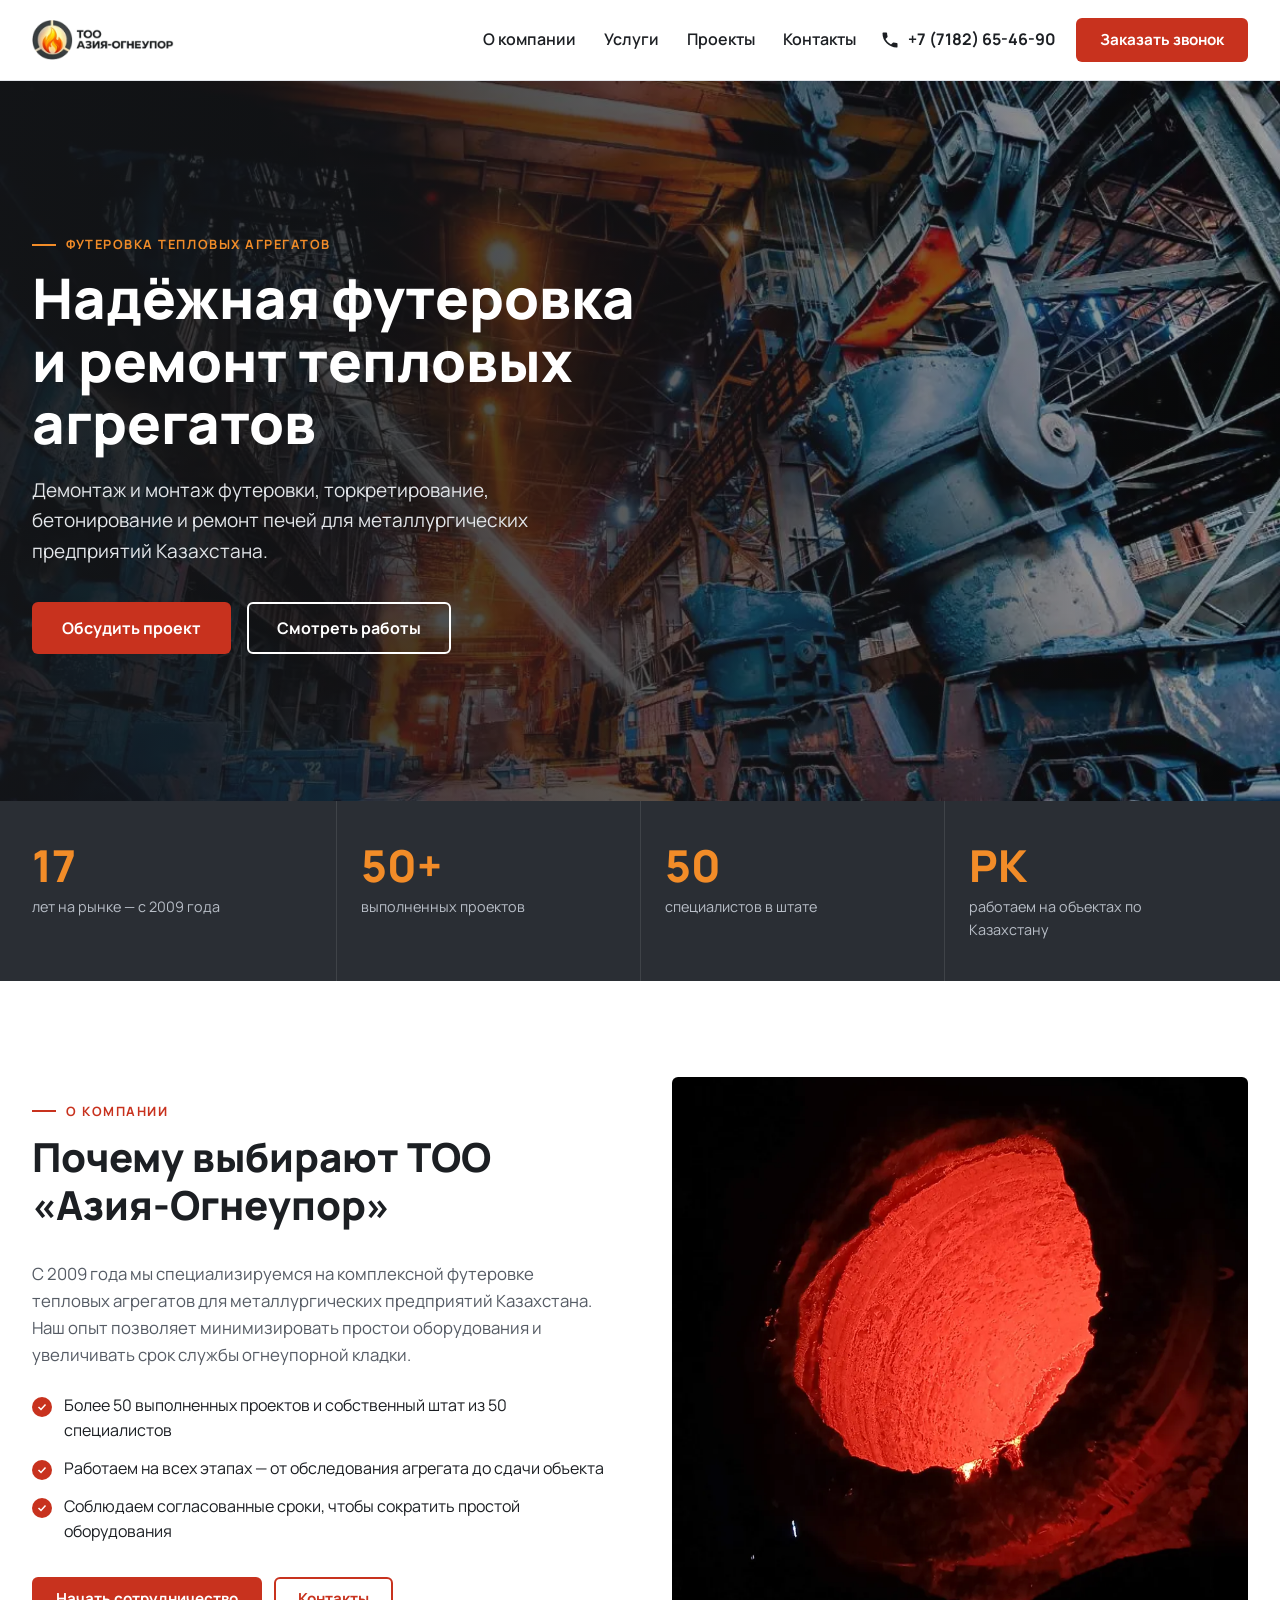
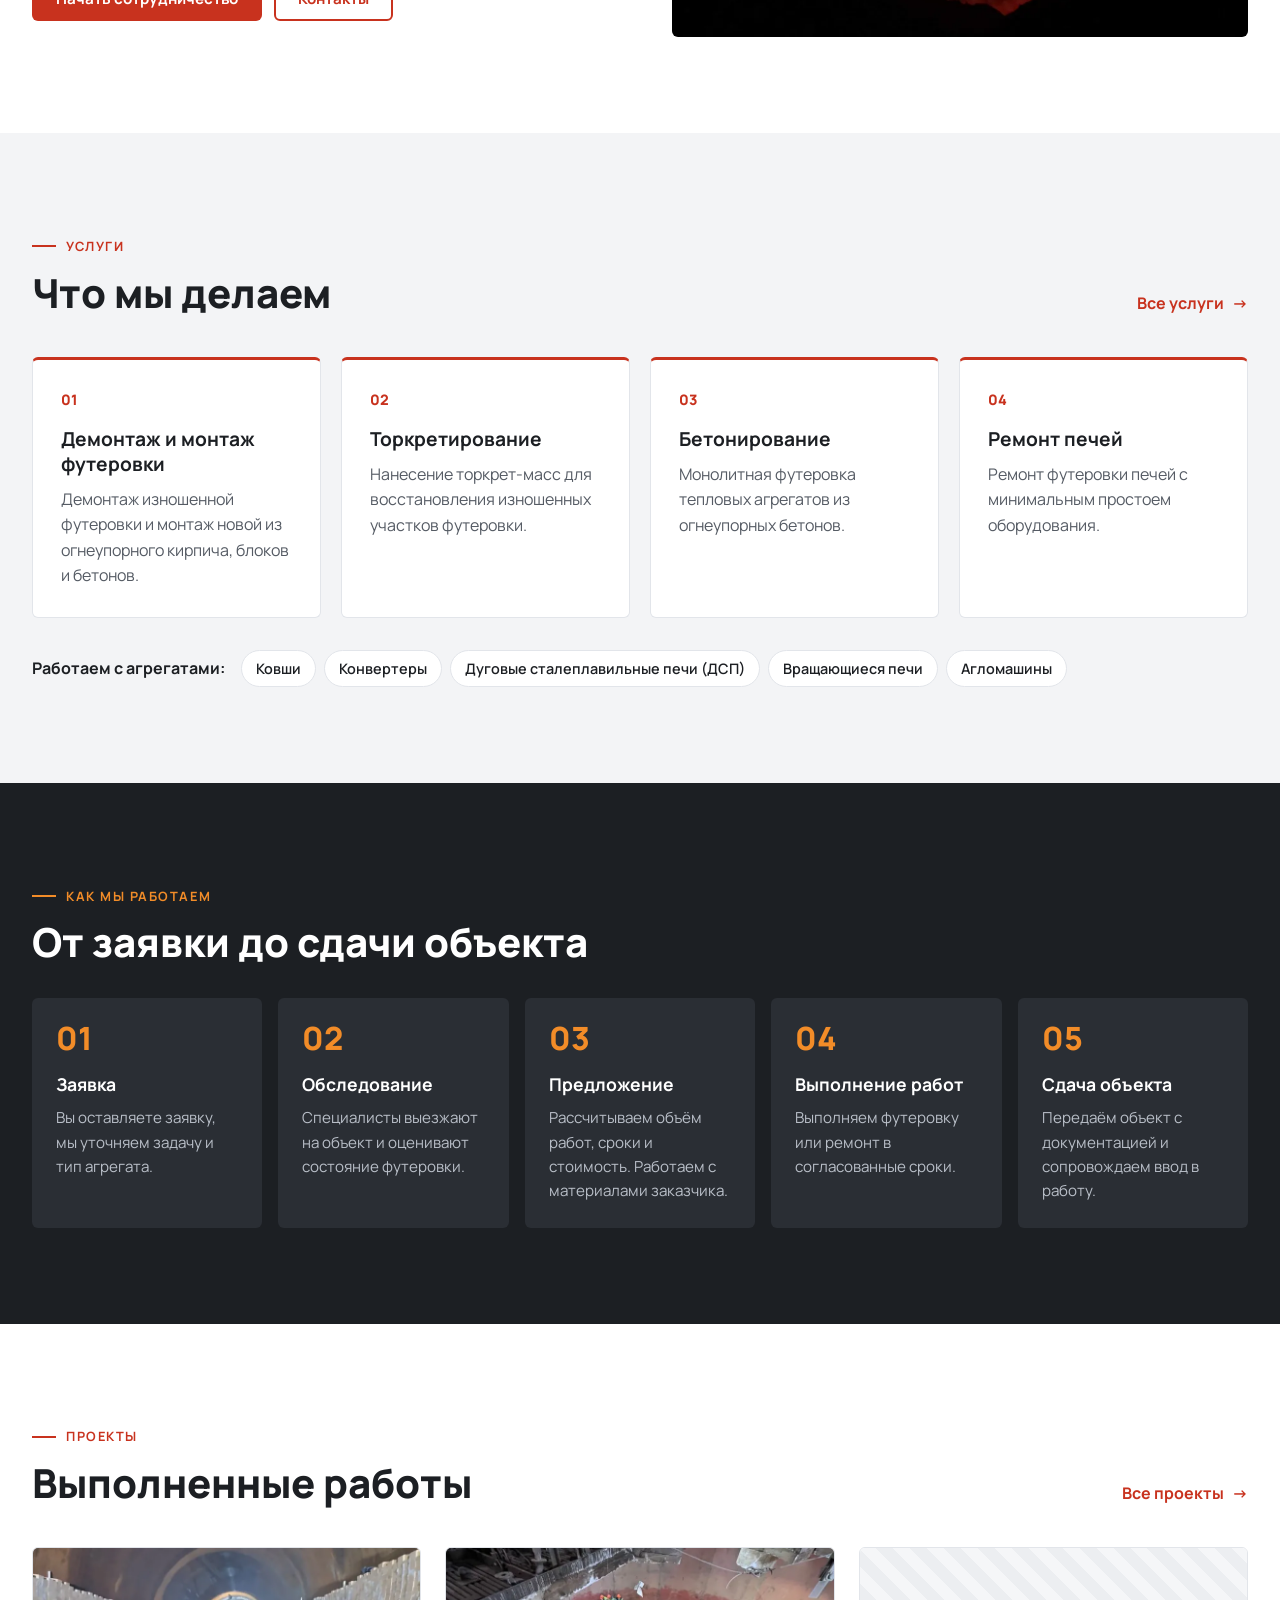
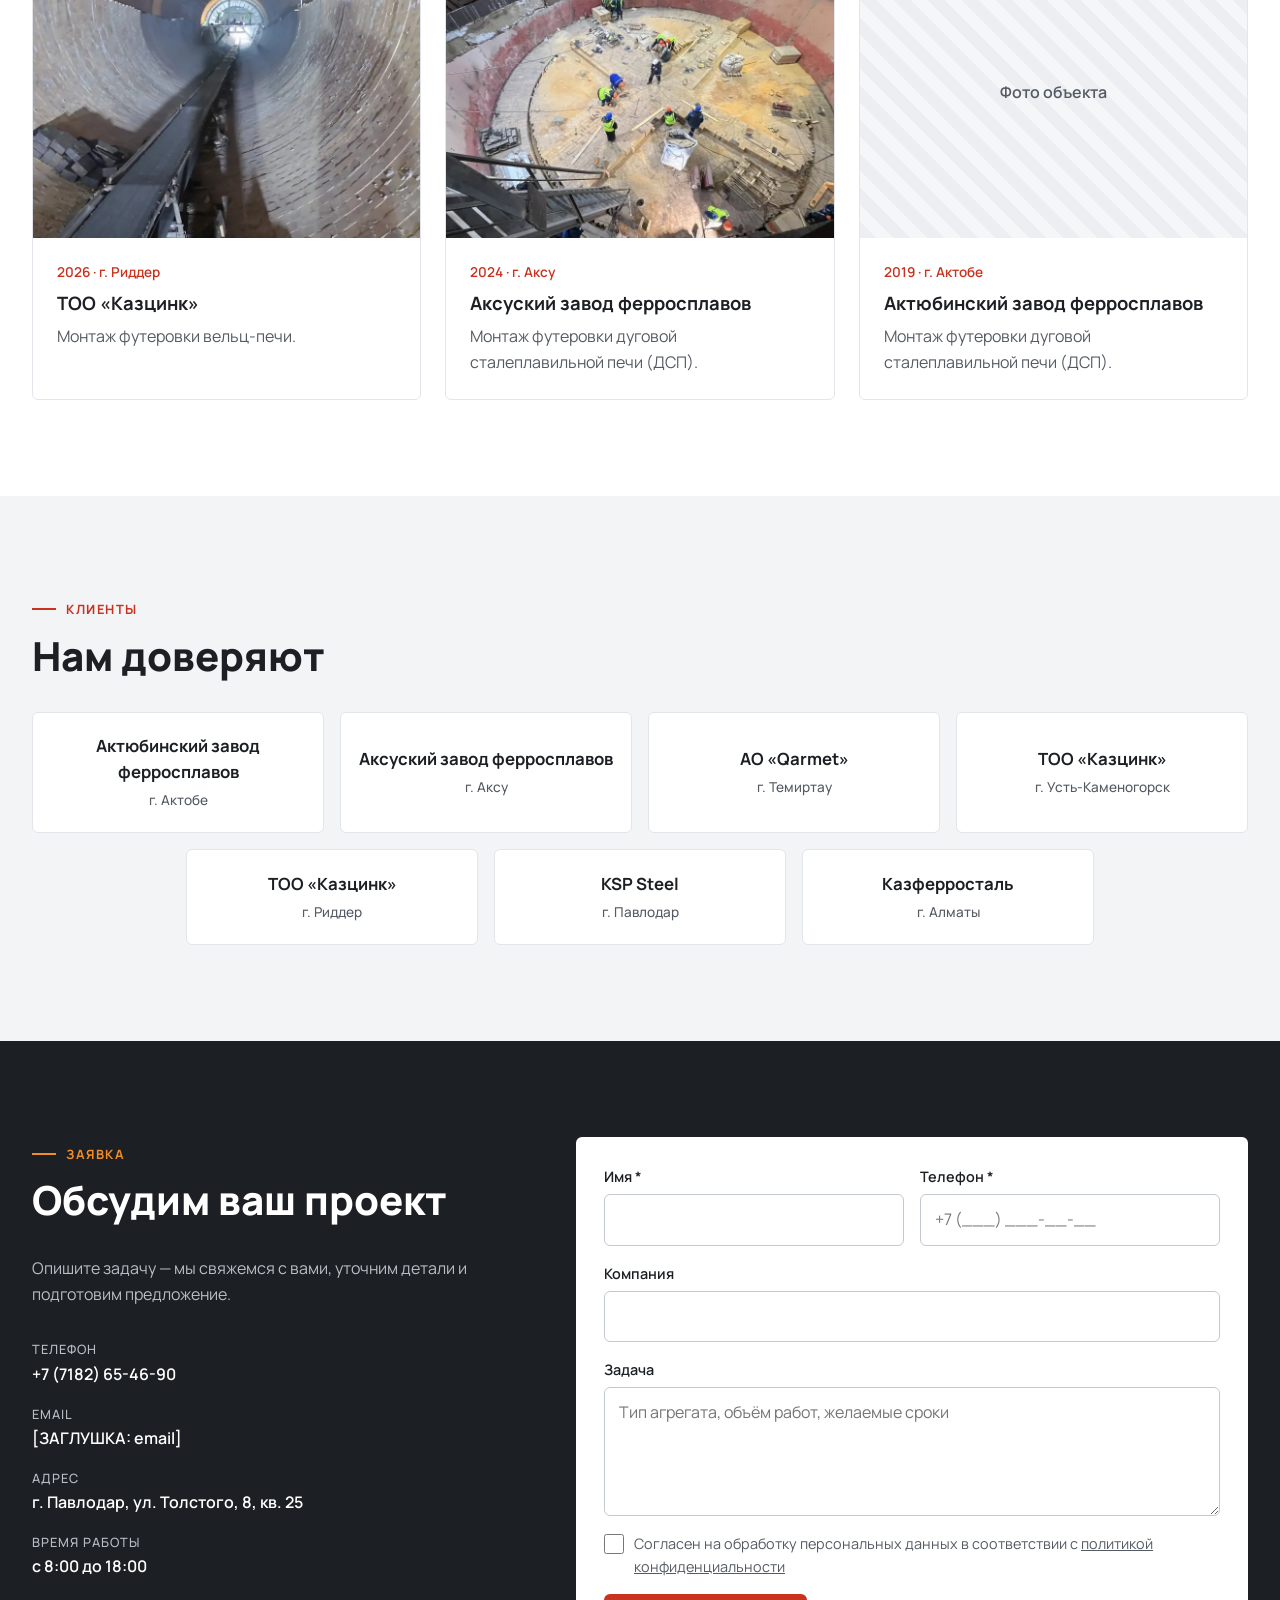
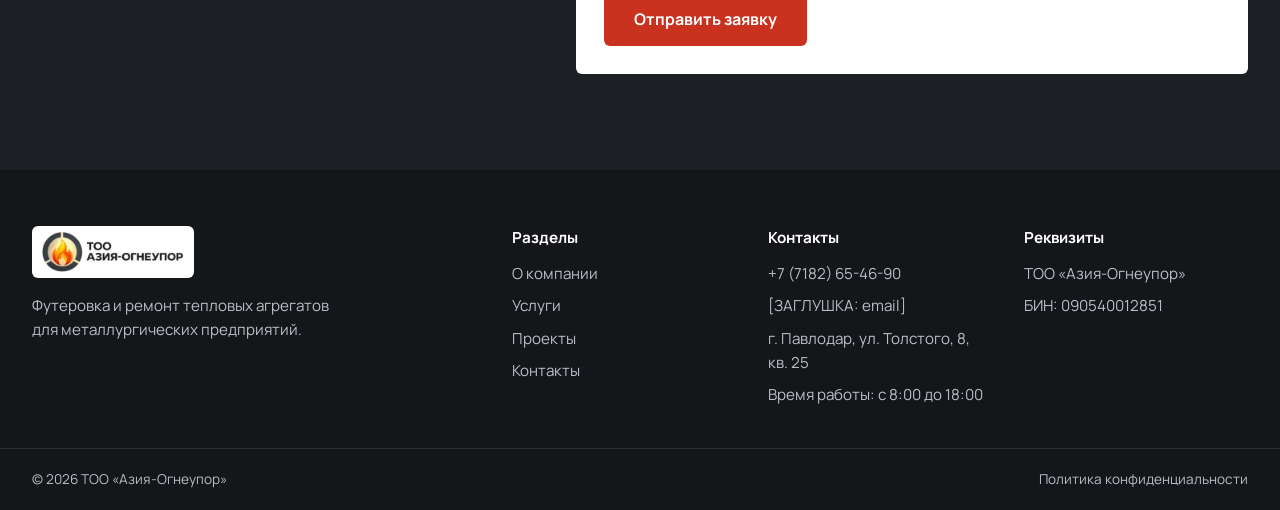
==== commit b46bc2ff: "feat: страницы «Услуги», «Проекты», «Контакты», наполнение и плавные анимации - Новые страницы: serv" ====
--- a/index.html
+++ b/index.html
@@ -6,7 +6,7 @@
   <meta name="viewport" content="width=device-width, initial-scale=1.0">
   <title>ТОО «Азия-Огнеупор» — футеровка и ремонт тепловых агрегатов</title>
   <meta name="description"
-    content="Футеровка, ремонт и монтаж огнеупорных материалов для металлургических предприятий Казахстана. ТОО «Азия-Огнеупор» — комплексные решения с гарантией качества и сроков.">
+    content="Демонтаж и монтаж футеровки, торкретирование, бетонирование и ремонт печей для металлургических предприятий Казахстана. ТОО «Азия-Огнеупор» — с 2009 года.">
   <!-- [ЗАГЛУШКА: заменить https://example.kz на настоящий домен] -->
   <link rel="canonical" href="https://example.kz/">
   <meta property="og:type" content="website">
@@ -45,20 +45,18 @@
           <li><a href="contacts.html" class="nav__link">Контакты</a></li>
         </ul>
         <div class="nav__mobile-contacts">
-          <!-- [ЗАГЛУШКА: настоящий номер телефона] -->
-          <a href="tel:+77000000000" class="nav__phone">+7 (700) 000-00-00</a>
+          <a href="tel:+77182654690" class="nav__phone">+7 (7182) 65-46-90</a>
           <button type="button" class="btn btn--primary" data-modal-open="callback">Заказать звонок</button>
         </div>
       </nav>
 
       <div class="header__actions">
-        <!-- [ЗАГЛУШКА: настоящий номер телефона] -->
-        <a href="tel:+77000000000" class="header__phone">
+        <a href="tel:+77182654690" class="header__phone">
           <svg class="icon" width="20" height="20" viewBox="0 0 24 24" aria-hidden="true">
             <path fill="currentColor"
               d="M6.6 10.8a15.2 15.2 0 0 0 6.6 6.6l2.2-2.2a1 1 0 0 1 1-.25 11.4 11.4 0 0 0 3.6.57 1 1 0 0 1 1 1V20a1 1 0 0 1-1 1A17 17 0 0 1 3 4a1 1 0 0 1 1-1h3.5a1 1 0 0 1 1 1c0 1.25.2 2.45.57 3.57a1 1 0 0 1-.25 1z" />
           </svg>
-          <span>+7 (700) 000-00-00</span>
+          <span>+7 (7182) 65-46-90</span>
         </a>
         <button type="button" class="btn btn--primary header__btn" data-modal-open="callback">Заказать звонок</button>
         <button type="button" class="burger" id="burger" aria-label="Открыть меню" aria-expanded="false"
@@ -80,8 +78,8 @@
         <p class="eyebrow eyebrow--light">Футеровка тепловых агрегатов</p>
         <h1 class="hero__title">Надёжная футеровка и&nbsp;ремонт тепловых агрегатов</h1>
         <p class="hero__subtitle">
-          Комплексные решения по монтажу огнеупорных материалов для металлургической отрасли с гарантией качества
-          и&nbsp;сроков.
+          Демонтаж и монтаж футеровки, торкретирование, бетонирование и ремонт печей для металлургических предприятий
+          Казахстана.
         </p>
         <div class="hero__buttons">
           <a href="#request" class="btn btn--primary btn--lg">Обсудить проект</a>
@@ -93,22 +91,22 @@
     <!-- Цифры -->
     <section class="facts" aria-label="Компания в цифрах">
       <div class="container facts__grid">
-        <!-- [ЗАГЛУШКА: реальные цифры компании] -->
         <div class="fact">
-          <p class="fact__value">[XX]</p>
-          <p class="fact__label">лет на рынке огнеупорных работ</p>
+          <!-- Число лет пересчитывается в script.js от даты основания -->
+          <p class="fact__value" data-years-since="2009-05-22">17</p>
+          <p class="fact__label">лет на рынке — с&nbsp;2009 года</p>
         </div>
         <div class="fact">
-          <p class="fact__value">[XX]+</p>
-          <p class="fact__label">выполненных объектов</p>
+          <p class="fact__value">50+</p>
+          <p class="fact__label">выполненных проектов</p>
         </div>
         <div class="fact">
-          <p class="fact__value">[XX]&nbsp;т</p>
-          <p class="fact__label">смонтированных огнеупоров</p>
+          <p class="fact__value">50</p>
+          <p class="fact__label">специалистов в штате</p>
         </div>
         <div class="fact">
-          <p class="fact__value">[XX]</p>
-          <p class="fact__label">специалистов в штате</p>
+          <p class="fact__value">РК</p>
+          <p class="fact__label">работаем на объектах по Казахстану</p>
         </div>
       </div>
     </section>
@@ -120,13 +118,15 @@
           <p class="eyebrow">О компании</p>
           <h2 class="section__title">Почему выбирают ТОО «Азия-Огнеупор»</h2>
           <p class="about__text">
-            Мы специализируемся на комплексной футеровке тепловых агрегатов для металлургических предприятий.
-            Наш опыт позволяет минимизировать простои оборудования и увеличивать срок службы огнеупорной кладки.
+            С 2009 года мы специализируемся на комплексной футеровке тепловых агрегатов для металлургических
+            предприятий Казахстана. Наш опыт позволяет минимизировать простои оборудования и увеличивать срок
+            службы огнеупорной кладки.
           </p>
           <ul class="checklist">
+            <li>Более 50 выполненных проектов и собственный штат из 50 специалистов</li>
             <li>Работаем на всех этапах — от обследования агрегата до сдачи объекта</li>
             <li>Соблюдаем согласованные сроки, чтобы сократить простой оборудования</li>
-            <li>[ЗАГЛУШКА: допуски, сертификаты, лицензии компании]</li>
+            <!-- [ЗАГЛУШКА: допуски, сертификаты, лицензии — пользователь дополнит позже] -->
           </ul>
           <div class="about__buttons">
             <a href="#request" class="btn btn--primary">Начать сотрудничество</a>
@@ -153,40 +153,39 @@
           </div>
           <a href="services.html" class="link-arrow">Все услуги</a>
         </div>
-        <ul class="cards">
+        <ul class="cards cards--4">
           <li class="card">
             <div class="card__icon" aria-hidden="true">01</div>
-            <h3 class="card__title">Футеровка тепловых агрегатов</h3>
-            <p class="card__text">Комплексная футеровка ковшей, печей и других тепловых агрегатов металлургических
-              предприятий.</p>
+            <h3 class="card__title">Демонтаж и монтаж футеровки</h3>
+            <p class="card__text">Демонтаж изношенной футеровки и монтаж новой из огнеупорного кирпича, блоков
+              и бетонов.</p>
           </li>
           <li class="card">
             <div class="card__icon" aria-hidden="true">02</div>
-            <h3 class="card__title">Ремонт футеровки</h3>
-            <p class="card__text">Текущий и капитальный ремонт огнеупорной кладки с минимальным простоем
-              оборудования.</p>
+            <h3 class="card__title">Торкретирование</h3>
+            <p class="card__text">Нанесение торкрет-масс для восстановления изношенных участков футеровки.</p>
           </li>
           <li class="card">
             <div class="card__icon" aria-hidden="true">03</div>
-            <h3 class="card__title">Монтаж огнеупорных материалов</h3>
-            <p class="card__text">Монтаж штучных и неформованных огнеупоров по проекту заказчика.</p>
-          </li>
-          <li class="card card--placeholder">
+            <h3 class="card__title">Бетонирование</h3>
+            <p class="card__text">Монолитная футеровка тепловых агрегатов из огнеупорных бетонов.</p>
+          </li>
+          <li class="card">
             <div class="card__icon" aria-hidden="true">04</div>
-            <h3 class="card__title">[ЗАГЛУШКА: услуга]</h3>
-            <p class="card__text">[ЗАГЛУШКА: например, торкретирование, демонтаж, сушка и разогрев футеровки]</p>
-          </li>
-          <li class="card card--placeholder">
-            <div class="card__icon" aria-hidden="true">05</div>
-            <h3 class="card__title">[ЗАГЛУШКА: услуга]</h3>
-            <p class="card__text">[ЗАГЛУШКА: краткое описание услуги]</p>
-          </li>
-          <li class="card card--placeholder">
-            <div class="card__icon" aria-hidden="true">06</div>
-            <h3 class="card__title">[ЗАГЛУШКА: услуга]</h3>
-            <p class="card__text">[ЗАГЛУШКА: краткое описание услуги]</p>
-          </li>
-        </ul>
+            <h3 class="card__title">Ремонт печей</h3>
+            <p class="card__text">Ремонт футеровки печей с минимальным простоем оборудования.</p>
+          </li>
+        </ul>
+        <div class="tags">
+          <p class="tags__title">Работаем с агрегатами:</p>
+          <ul class="tags__list">
+            <li class="tag">Ковши</li>
+            <li class="tag">Конвертеры</li>
+            <li class="tag">Дуговые сталеплавильные печи (ДСП)</li>
+            <li class="tag">Вращающиеся печи</li>
+            <li class="tag">Агломашины</li>
+          </ul>
+        </div>
       </div>
     </section>
 
@@ -195,7 +194,6 @@
       <div class="container">
         <p class="eyebrow eyebrow--light">Как мы работаем</p>
         <h2 class="section__title">От заявки до сдачи объекта</h2>
-        <!-- [ЗАГЛУШКА: проверить и уточнить этапы под реальный процесс компании] -->
         <ol class="steps">
           <li class="step">
             <h3 class="step__title">Заявка</h3>
@@ -203,11 +201,11 @@
           </li>
           <li class="step">
             <h3 class="step__title">Обследование</h3>
-            <p class="step__text">Специалисты оценивают состояние футеровки на объекте.</p>
+            <p class="step__text">Специалисты выезжают на объект и оценивают состояние футеровки.</p>
           </li>
           <li class="step">
             <h3 class="step__title">Предложение</h3>
-            <p class="step__text">Подбираем материалы, рассчитываем объём, сроки и стоимость.</p>
+            <p class="step__text">Рассчитываем объём работ, сроки и стоимость. Работаем с материалами заказчика.</p>
           </li>
           <li class="step">
             <h3 class="step__title">Выполнение работ</h3>
@@ -231,30 +229,38 @@
           </div>
           <a href="projects.html" class="link-arrow">Все проекты</a>
         </div>
-        <!-- [ЗАГЛУШКА: реальные проекты — фото, агрегат, заказчик, год] -->
         <ul class="projects">
           <li class="project">
-            <div class="project__media project__media--placeholder">[ЗАГЛУШКА: фото объекта]</div>
+            <picture class="project__media">
+              <source srcset="images/project-ridder-2026.webp" type="image/webp">
+              <img src="images/project-ridder-2026.jpg" alt="Новая кирпичная футеровка вельц-печи, ТОО «Казцинк», Риддер" width="800" height="600" loading="lazy"
+                decoding="async">
+            </picture>
             <div class="project__body">
-              <p class="project__meta">[Год] · [Заказчик]</p>
-              <h3 class="project__title">[ЗАГЛУШКА: название проекта]</h3>
-              <p class="project__text">[ЗАГЛУШКА: агрегат, объём и сроки работ]</p>
+              <p class="project__meta">2026 · г. Риддер</p>
+              <h3 class="project__title">ТОО «Казцинк»</h3>
+              <p class="project__text">Монтаж футеровки вельц-печи.</p>
             </div>
           </li>
           <li class="project">
-            <div class="project__media project__media--placeholder">[ЗАГЛУШКА: фото объекта]</div>
+            <picture class="project__media">
+              <source srcset="images/project-aksu-2024.webp" type="image/webp">
+              <img src="images/project-aksu-2024.jpg" alt="Монтаж футеровки подины ДСП, Аксуский завод ферросплавов" width="800" height="600" loading="lazy"
+                decoding="async">
+            </picture>
             <div class="project__body">
-              <p class="project__meta">[Год] · [Заказчик]</p>
-              <h3 class="project__title">[ЗАГЛУШКА: название проекта]</h3>
-              <p class="project__text">[ЗАГЛУШКА: агрегат, объём и сроки работ]</p>
+              <p class="project__meta">2024 · г. Аксу</p>
+              <h3 class="project__title">Аксуский завод ферросплавов</h3>
+              <p class="project__text">Монтаж футеровки дуговой сталеплавильной печи (ДСП).</p>
             </div>
           </li>
           <li class="project">
-            <div class="project__media project__media--placeholder">[ЗАГЛУШКА: фото объекта]</div>
+            <!-- [ЗАГЛУШКА: фото объекта — пользователь положит в images/] -->
+            <div class="project__media project__media--placeholder">Фото объекта</div>
             <div class="project__body">
-              <p class="project__meta">[Год] · [Заказчик]</p>
-              <h3 class="project__title">[ЗАГЛУШКА: название проекта]</h3>
-              <p class="project__text">[ЗАГЛУШКА: агрегат, объём и сроки работ]</p>
+              <p class="project__meta">2019 · г. Актобе</p>
+              <h3 class="project__title">Актюбинский завод ферросплавов</h3>
+              <p class="project__text">Монтаж футеровки дуговой сталеплавильной печи (ДСП).</p>
             </div>
           </li>
         </ul>
@@ -266,24 +272,24 @@
       <div class="container">
         <p class="eyebrow">Клиенты</p>
         <h2 class="section__title">Нам доверяют</h2>
-        <!-- [ЗАГЛУШКА: логотипы клиентов] -->
+        <!-- [ЗАГЛУШКА: при наличии — логотипы клиентов вместо текста] -->
         <ul class="clients">
-          <li class="clients__item">[Логотип клиента]</li>
-          <li class="clients__item">[Логотип клиента]</li>
-          <li class="clients__item">[Логотип клиента]</li>
-          <li class="clients__item">[Логотип клиента]</li>
-        </ul>
-        <!-- [ЗАГЛУШКА: благодарственные письма клиентов] -->
+          <li class="clients__item">Актюбинский завод ферросплавов<span>г. Актобе</span></li>
+          <li class="clients__item">Аксуский завод ферросплавов<span>г. Аксу</span></li>
+          <li class="clients__item">АО «Qarmet»<span>г. Темиртау</span></li>
+          <li class="clients__item">ТОО «Казцинк»<span>г. Усть-Каменогорск</span></li>
+          <li class="clients__item">ТОО «Казцинк»<span>г. Риддер</span></li>
+          <li class="clients__item">KSP Steel<span>г. Павлодар</span></li>
+          <li class="clients__item">Казферросталь<span>г. Алматы</span></li>
+        </ul>
+        <!-- [ЗАГЛУШКА: благодарственные письма — сканов пока нет, блок скрыт до их появления]
         <div class="reviews">
           <blockquote class="review">
-            <p class="review__text">[ЗАГЛУШКА: текст благодарственного письма]</p>
-            <footer class="review__author">[ФИО, должность]<br><span>[Компания]</span></footer>
+            <p class="review__text">Текст благодарственного письма</p>
+            <footer class="review__author">ФИО, должность<br><span>Компания</span></footer>
           </blockquote>
-          <blockquote class="review">
-            <p class="review__text">[ЗАГЛУШКА: текст благодарственного письма]</p>
-            <footer class="review__author">[ФИО, должность]<br><span>[Компания]</span></footer>
-          </blockquote>
-        </div>
+        </div>
+        -->
       </div>
     </section>
 
@@ -295,10 +301,11 @@
           <h2 class="section__title">Обсудим ваш проект</h2>
           <p class="request__text">Опишите задачу — мы свяжемся с вами, уточним детали и подготовим предложение.</p>
           <ul class="contact-list">
-            <!-- [ЗАГЛУШКА: настоящие контакты] -->
-            <li><span>Телефон</span><a href="tel:+77000000000">+7 (700) 000-00-00</a></li>
-            <li><span>Email</span><a href="mailto:info@example.kz">info@example.kz</a></li>
-            <li><span>Адрес</span>[ЗАГЛУШКА: город, улица, дом]</li>
+            <!-- [ЗАГЛУШКА: email компании] -->
+            <li><span>Телефон</span><a href="tel:+77182654690">+7 (7182) 65-46-90</a></li>
+            <li><span>Email</span>[ЗАГЛУШКА: email]</li>
+            <li><span>Адрес</span>г. Павлодар, ул. Толстого, 8, кв. 25</li>
+            <li><span>Время работы</span>с&nbsp;8:00 до&nbsp;18:00</li>
           </ul>
         </div>
 
@@ -328,7 +335,7 @@
           <label class="checkbox">
             <input type="checkbox" name="consent" required>
             <span>Согласен на обработку персональных данных в соответствии с
-              <a href="#">[ЗАГЛУШКА: политикой конфиденциальности]</a></span>
+              <a href="#"><!-- [ЗАГЛУШКА: страница политики — на этапе запуска] -->политикой конфиденциальности</a></span>
           </label>
           <span class="field__error" data-consent-error aria-live="polite"></span>
           <button type="submit" class="btn btn--primary btn--lg form__submit">Отправить заявку</button>
@@ -356,24 +363,26 @@
       </nav>
       <div class="footer__col">
         <p class="footer__title">Контакты</p>
-        <!-- [ЗАГЛУШКА: настоящие контакты] -->
+        <!-- [ЗАГЛУШКА: email компании] -->
         <ul class="footer__list">
-          <li><a href="tel:+77000000000">+7 (700) 000-00-00</a></li>
-          <li><a href="mailto:info@example.kz">info@example.kz</a></li>
-          <li>[ЗАГЛУШКА: адрес]</li>
+          <li><a href="tel:+77182654690">+7 (7182) 65-46-90</a></li>
+          <li>[ЗАГЛУШКА: email]</li>
+          <li>г. Павлодар, ул. Толстого, 8, кв. 25</li>
+          <li>Время работы: с&nbsp;8:00 до&nbsp;18:00</li>
         </ul>
       </div>
       <div class="footer__col">
         <p class="footer__title">Реквизиты</p>
         <ul class="footer__list">
           <li>ТОО «Азия-Огнеупор»</li>
-          <li>БИН: [ЗАГЛУШКА]</li>
+          <li>БИН: 090540012851</li>
         </ul>
       </div>
     </div>
     <div class="container footer__bottom">
       <p>© <span data-year>2026</span> ТОО «Азия-Огнеупор»</p>
-      <a href="#">[ЗАГЛУШКА: Политика конфиденциальности]</a>
+      <!-- [ЗАГЛУШКА: страница политики — на этапе запуска] -->
+      <a href="#">Политика конфиденциальности</a>
     </div>
   </footer>
 
--- a/style.css
+++ b/style.css
@@ -22,7 +22,9 @@
   --header-h: 68px;
   --section-pad: 64px;
   --shadow: 0 8px 24px rgba(28, 31, 35, 0.08);
-  --transition: 0.2s ease;
+  /* Плавная «выезжающая» кривая для всех анимаций */
+  --ease: cubic-bezier(0.22, 1, 0.36, 1);
+  --transition: 0.35s var(--ease);
 }
 
 @media (min-width: 768px) {
@@ -69,6 +71,7 @@
 a {
   color: inherit;
   text-decoration: none;
+  transition: color var(--transition);
 }
 
 ul,
@@ -129,11 +132,12 @@
   line-height: 1.2;
   text-align: center;
   cursor: pointer;
-  transition: background-color var(--transition), color var(--transition), border-color var(--transition);
+  transition: background-color var(--transition), color var(--transition), border-color var(--transition),
+    box-shadow var(--transition), transform 0.15s var(--ease);
 }
 
 .btn:active {
-  transform: translateY(1px);
+  transform: scale(0.97);
 }
 
 .btn--lg {
@@ -195,6 +199,13 @@
   z-index: 100;
   background-color: var(--color-white);
   border-bottom: 1px solid var(--color-border);
+  transition: box-shadow var(--transition), border-color var(--transition);
+}
+
+/* После начала прокрутки шапка мягко «отрывается» от контента */
+.header.is-scrolled {
+  border-bottom-color: transparent;
+  box-shadow: 0 4px 20px rgba(28, 31, 35, 0.08);
 }
 
 .header__inner {
@@ -623,18 +634,52 @@
   }
 }
 
+@media (min-width: 1024px) {
+  .cards--4 {
+    grid-template-columns: repeat(4, 1fr);
+  }
+}
+
+/* Метки-«теги» (агрегаты, материалы) */
+.tags {
+  display: flex;
+  flex-wrap: wrap;
+  align-items: center;
+  gap: 12px 16px;
+  margin-top: 32px;
+}
+
+.tags__title {
+  font-weight: 700;
+}
+
+.tags__list {
+  display: flex;
+  flex-wrap: wrap;
+  gap: 8px;
+}
+
+.tag {
+  padding: 6px 14px;
+  font-size: 0.9rem;
+  font-weight: 600;
+  background-color: var(--color-white);
+  border: 1px solid var(--color-border);
+  border-radius: 999px;
+}
+
 .card {
   padding: 28px;
   background-color: var(--color-white);
   border: 1px solid var(--color-border);
   border-top: 3px solid var(--color-accent);
   border-radius: var(--radius);
-  transition: box-shadow var(--transition), transform var(--transition);
+  transition: box-shadow 0.45s var(--ease), transform 0.45s var(--ease);
 }
 
 .card:hover {
   box-shadow: var(--shadow);
-  transform: translateY(-2px);
+  transform: translateY(-4px);
 }
 
 .card--placeholder {
@@ -728,8 +773,15 @@
 }
 
 .project__media {
+  display: block;
   aspect-ratio: 4 / 3;
   background-color: var(--color-gray);
+}
+
+.project__media img {
+  width: 100%;
+  height: 100%;
+  object-fit: cover;
 }
 
 .project__media--placeholder {
@@ -766,31 +818,52 @@
 }
 
 /* ===== Клиенты и отзывы ===== */
+/* Флекс с центровкой: неполный последний ряд встаёт по центру, а не прилипает влево */
 .clients {
-  display: grid;
-  grid-template-columns: repeat(2, 1fr);
+  display: flex;
+  flex-wrap: wrap;
+  justify-content: center;
   gap: 16px;
-  margin-bottom: 40px;
-}
-
-@media (min-width: 768px) {
-  .clients {
-    grid-template-columns: repeat(4, 1fr);
-  }
 }
 
 .clients__item {
-  display: flex;
+  flex: 0 0 calc((100% - 16px) / 2);
+  /* Длинные названия не должны раздвигать плитку и ломать ряды */
+  min-width: 0;
+  hyphens: auto;
+  display: flex;
+  flex-direction: column;
   align-items: center;
   justify-content: center;
+  gap: 4px;
   min-height: 96px;
-  padding: 16px;
-  font-weight: 600;
+  padding: 16px 10px;
+  font-size: 0.95rem;
+  font-weight: 700;
   text-align: center;
+  background-color: var(--color-white);
+  border: 1px solid var(--color-border);
+  border-radius: var(--radius);
+}
+
+@media (min-width: 600px) {
+  .clients__item {
+    flex-basis: calc((100% - 32px) / 3);
+    padding: 20px 16px;
+    font-size: 1.05rem;
+  }
+}
+
+@media (min-width: 1024px) {
+  .clients__item {
+    flex-basis: calc((100% - 48px) / 4);
+  }
+}
+
+.clients__item span {
+  font-size: 0.85rem;
+  font-weight: 500;
   color: var(--color-muted);
-  background-color: var(--color-white);
-  border: 1px dashed var(--color-muted-light);
-  border-radius: var(--radius);
 }
 
 .reviews {
@@ -1039,6 +1112,330 @@
   padding-bottom: 20px;
   border-top: 1px solid rgba(255, 255, 255, 0.1);
   font-size: 0.85rem;
+}
+
+/* ===== Внутренние страницы ===== */
+.nav__link[aria-current='page'] {
+  color: var(--color-accent);
+}
+
+.page-hero {
+  position: relative;
+  padding: 56px 0;
+  color: var(--color-white);
+  background: var(--color-dark) url('images/hero-bg.webp') center / cover no-repeat;
+  isolation: isolate;
+}
+
+.page-hero::after {
+  content: '';
+  position: absolute;
+  inset: 0;
+  z-index: -1;
+  background: linear-gradient(90deg, rgba(20, 22, 25, 0.92) 0%, rgba(20, 22, 25, 0.75) 100%);
+}
+
+@media (min-width: 768px) {
+  .page-hero {
+    padding: 80px 0;
+  }
+}
+
+.page-hero__title {
+  max-width: 760px;
+  margin-bottom: 16px;
+  font-size: clamp(2rem, 1.4rem + 2.6vw, 3rem);
+  font-weight: 800;
+  line-height: 1.15;
+}
+
+.page-hero__text {
+  max-width: 640px;
+  font-size: 1.05rem;
+  color: #e3e6ea;
+}
+
+.breadcrumbs {
+  display: flex;
+  flex-wrap: wrap;
+  gap: 8px;
+  margin-bottom: 20px;
+  font-size: 0.9rem;
+  color: var(--color-muted-light);
+}
+
+.breadcrumbs li + li::before {
+  content: '/';
+  margin-right: 8px;
+}
+
+.breadcrumbs a:hover {
+  color: var(--color-white);
+}
+
+/* Подробный список услуг */
+.services-list {
+  display: grid;
+  gap: 24px;
+}
+
+.service {
+  display: grid;
+  overflow: hidden;
+  background-color: var(--color-white);
+  border: 1px solid var(--color-border);
+  border-radius: var(--radius);
+}
+
+@media (min-width: 900px) {
+  .service {
+    grid-template-columns: 2fr 3fr;
+  }
+
+  .service:nth-child(even) .service__media {
+    order: 2;
+  }
+}
+
+.service__media {
+  position: relative;
+  min-height: 220px;
+}
+
+.service__media img {
+  width: 100%;
+  aspect-ratio: 16 / 10;
+  object-fit: cover;
+}
+
+/* На десктопе фото подстраивается под высоту текста, а не растягивает карточку */
+@media (min-width: 900px) {
+  .service__media img {
+    position: absolute;
+    inset: 0;
+    height: 100%;
+    aspect-ratio: auto;
+  }
+}
+
+.service__body {
+  padding: 28px;
+}
+
+@media (min-width: 768px) {
+  .service__body {
+    padding: 40px;
+  }
+}
+
+.service__num {
+  margin-bottom: 8px;
+  font-weight: 800;
+  color: var(--color-accent);
+}
+
+.service__title {
+  margin-bottom: 12px;
+  font-size: 1.5rem;
+  font-weight: 800;
+  line-height: 1.25;
+}
+
+.service__text {
+  margin-bottom: 20px;
+  color: var(--color-muted);
+}
+
+.service .checklist {
+  margin-bottom: 0;
+}
+
+/* Агрегаты и материалы */
+.scope {
+  display: grid;
+  gap: 32px;
+}
+
+@media (min-width: 768px) {
+  .scope {
+    grid-template-columns: 1fr 1fr;
+    gap: 48px;
+  }
+}
+
+.scope__col {
+  padding: 28px;
+  background-color: var(--color-gray);
+  border-radius: var(--radius);
+}
+
+.scope__title {
+  margin-bottom: 16px;
+  font-size: 1.2rem;
+  font-weight: 700;
+}
+
+.placeholder-media {
+  display: flex;
+  align-items: center;
+  justify-content: center;
+  height: 100%;
+  min-height: inherit;
+  padding: 16px;
+  font-weight: 600;
+  text-align: center;
+  color: var(--color-muted);
+  background: repeating-linear-gradient(45deg, #eceef1 0 12px, #f5f6f8 12px 24px);
+}
+
+/* Полоса с призывом */
+.cta-band {
+  padding: 48px 0;
+  background-color: var(--color-accent);
+  color: var(--color-white);
+}
+
+.cta-band__inner {
+  display: flex;
+  flex-wrap: wrap;
+  align-items: center;
+  justify-content: space-between;
+  gap: 24px;
+}
+
+.cta-band__title {
+  font-size: clamp(1.4rem, 1.1rem + 1.2vw, 2rem);
+  font-weight: 800;
+  line-height: 1.2;
+}
+
+.cta-band__text {
+  margin-top: 8px;
+  color: #fbe3df;
+}
+
+.btn--light {
+  background-color: var(--color-white);
+  color: var(--color-accent);
+}
+
+.btn--light:hover {
+  background-color: var(--color-dark);
+  color: var(--color-white);
+}
+
+/* Проекты: фильтр */
+.filters {
+  display: flex;
+  flex-wrap: wrap;
+  gap: 8px;
+  margin-bottom: 32px;
+}
+
+.filter {
+  min-height: 40px;
+  padding: 8px 18px;
+  font-weight: 600;
+  background-color: var(--color-white);
+  border: 1px solid var(--color-border);
+  border-radius: 999px;
+  cursor: pointer;
+  transition: background-color var(--transition), color var(--transition), border-color var(--transition);
+}
+
+.filter:hover {
+  border-color: var(--color-accent);
+}
+
+.filter[aria-pressed='true'] {
+  background-color: var(--color-accent);
+  border-color: var(--color-accent);
+  color: var(--color-white);
+}
+
+.project[hidden] {
+  display: none;
+}
+
+/* Контакты */
+.contacts-grid {
+  display: grid;
+  gap: 24px;
+}
+
+/* Три карточки: телефон, email, адрес */
+@media (min-width: 768px) {
+  .contacts-grid {
+    grid-template-columns: repeat(3, 1fr);
+  }
+}
+
+.contact-card {
+  padding: 24px;
+  background-color: var(--color-white);
+  border: 1px solid var(--color-border);
+  border-top: 3px solid var(--color-accent);
+  border-radius: var(--radius);
+}
+
+.contact-card__label {
+  margin-bottom: 8px;
+  font-size: 0.8rem;
+  font-weight: 700;
+  letter-spacing: 0.08em;
+  text-transform: uppercase;
+  color: var(--color-muted);
+}
+
+.contact-card__value {
+  font-size: 1.1rem;
+  font-weight: 700;
+  word-break: break-word;
+}
+
+.contact-card__value a:hover {
+  color: var(--color-accent);
+}
+
+.contact-card__note {
+  margin-top: 4px;
+  font-size: 0.9rem;
+  color: var(--color-muted);
+}
+
+.map {
+  margin-top: 40px;
+  min-height: 360px;
+  overflow: hidden;
+  border-radius: var(--radius);
+}
+
+.requisites {
+  display: grid;
+  gap: 0;
+  max-width: 760px;
+}
+
+.requisites div {
+  display: grid;
+  gap: 4px;
+  padding: 14px 0;
+  border-bottom: 1px solid var(--color-border);
+}
+
+@media (min-width: 600px) {
+  .requisites div {
+    grid-template-columns: 220px 1fr;
+    gap: 24px;
+  }
+}
+
+.requisites dt {
+  color: var(--color-muted);
+}
+
+.requisites dd {
+  font-weight: 600;
 }
 
 /* ===== Модальное окно ===== */
@@ -1083,6 +1480,50 @@
   color: var(--color-muted);
 }
 
+/* ===== Анимации ===== */
+/* Плавное появление блоков при прокрутке (классы ставит script.js) */
+.reveal {
+  opacity: 0;
+  transform: translateY(28px);
+  transition: opacity 0.8s var(--ease), transform 0.8s var(--ease);
+}
+
+.reveal.is-visible {
+  opacity: 1;
+  transform: none;
+}
+
+/* Ленивые картинки проявляются, а не «выпрыгивают» */
+img.is-loading {
+  opacity: 0;
+}
+
+img.is-loaded {
+  transition: opacity 0.6s var(--ease);
+}
+
+/* Открытие окна «Заказать звонок» */
+.modal[open] {
+  animation: modal-in 0.4s var(--ease);
+}
+
+.modal[open]::backdrop {
+  animation: backdrop-in 0.4s var(--ease);
+}
+
+@keyframes modal-in {
+  from {
+    opacity: 0;
+    transform: translateY(16px) scale(0.98);
+  }
+}
+
+@keyframes backdrop-in {
+  from {
+    opacity: 0;
+  }
+}
+
 /* Уважаем настройку «меньше анимации» */
 @media (prefers-reduced-motion: reduce) {
   html {
@@ -1093,5 +1534,6 @@
   *::before,
   *::after {
     transition: none !important;
-  }
-}
+    animation: none !important;
+  }
+}
